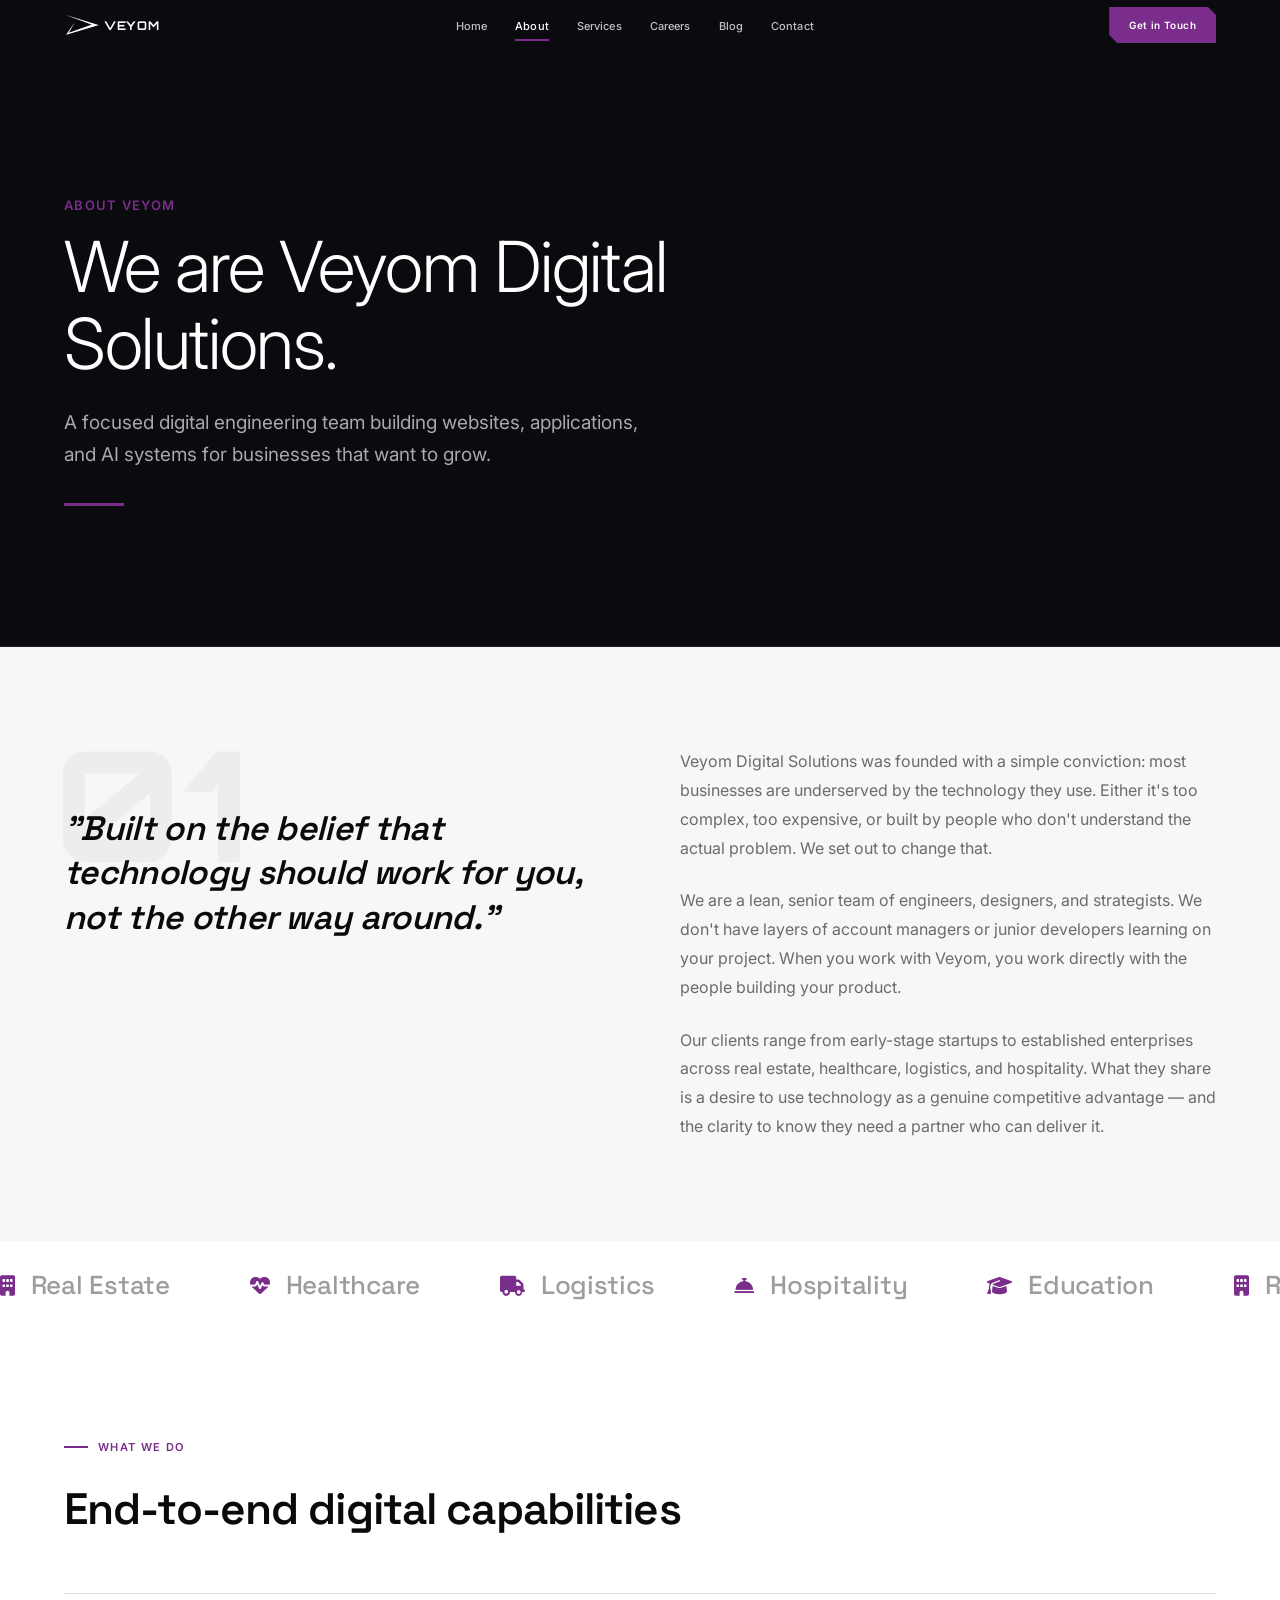
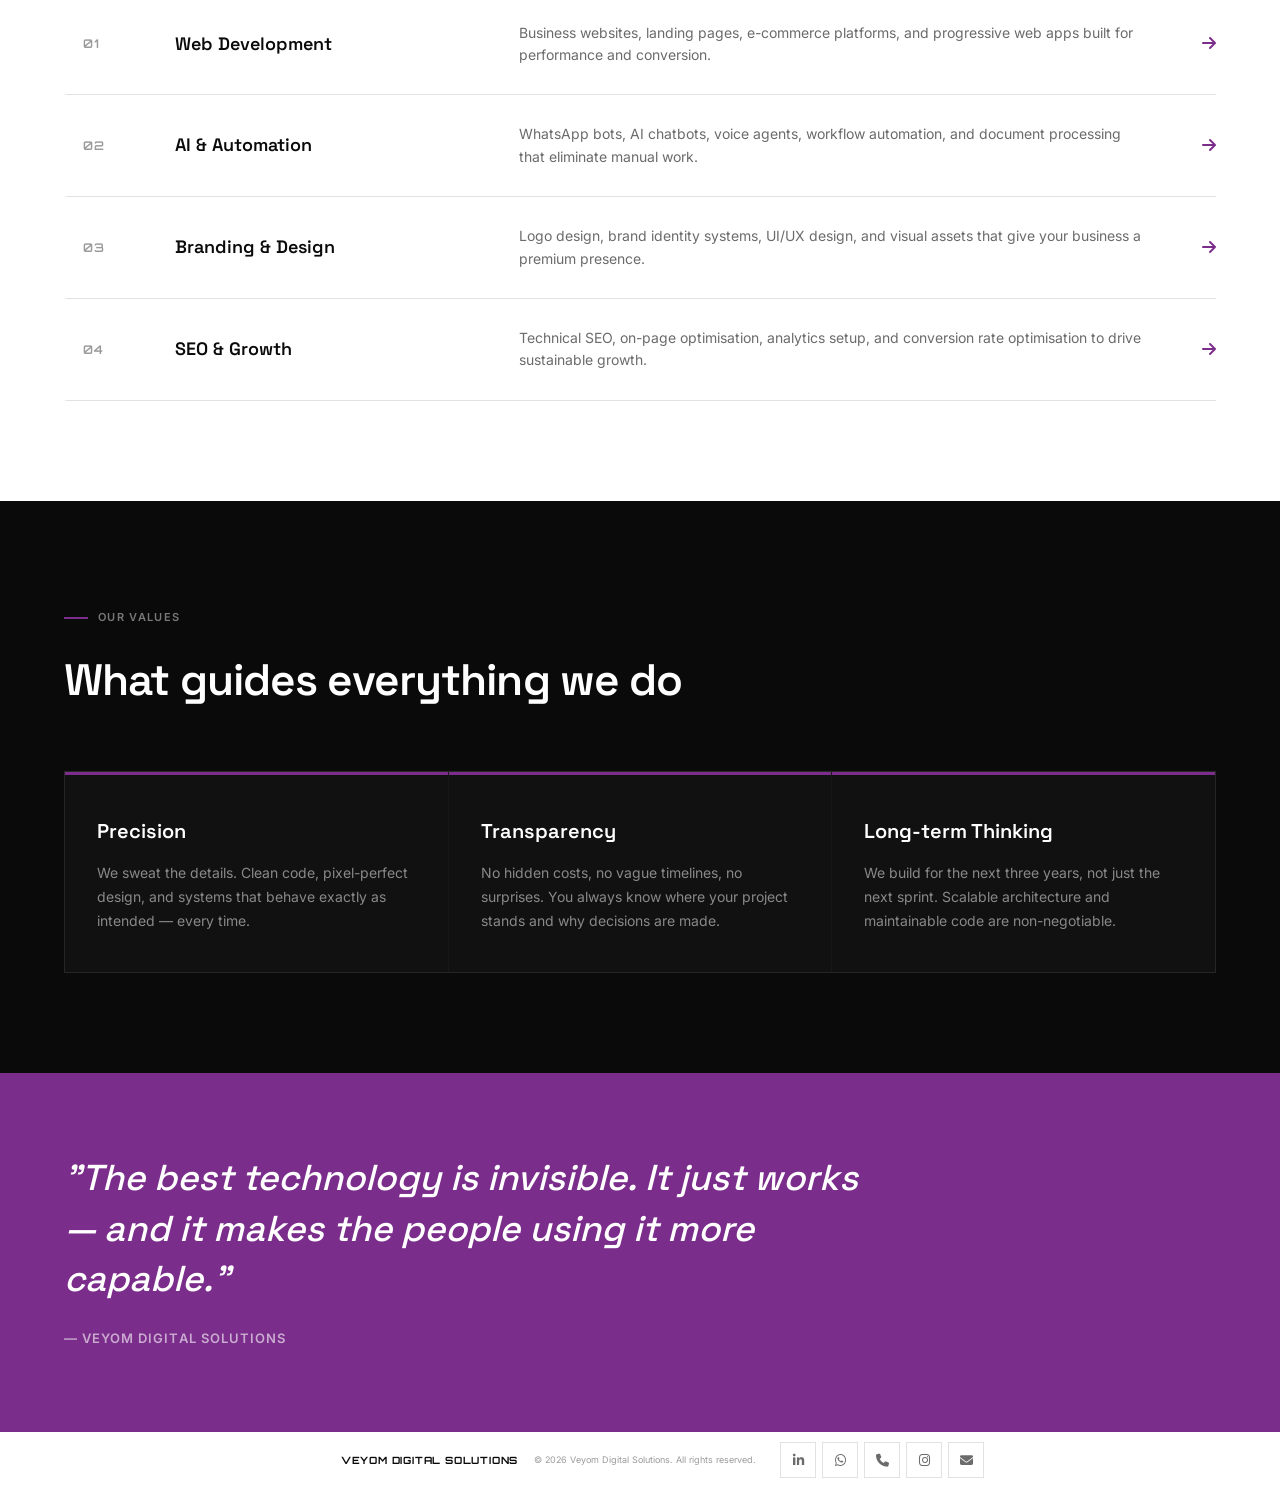
==== about.html @ 0fda6eb9 "added" ====
<!DOCTYPE html>
<html lang="en">
<head>
  <meta charset="UTF-8">
  <meta name="viewport" content="width=device-width, initial-scale=1.0">
  <title>About — Veyom Digital Solutions</title>
  <meta name="description" content="Learn about Veyom Digital Solutions — a focused digital engineering team building websites, applications, and AI systems.">
  <link rel="stylesheet" href="_nav.css">
  <link rel="stylesheet" href="https://cdnjs.cloudflare.com/ajax/libs/font-awesome/6.5.2/css/all.min.css">
  <link href="https://fonts.googleapis.com/css2?family=Inter:wght@300;400;500;600;700&family=Orbitron:wght@400;500;600;700;800&family=Space+Grotesk:wght@400;500;600;700&display=swap" rel="stylesheet">
  <style>
    /* ── PAGE HERO (THEME BLACK WITH ADJUSTED BACKGROUND POSITION) ── */
    .page-hero {
      position: relative;
      background: #0b0b0f; /* Pure deep tech black base */
      padding-top: calc(var(--nav-h) + 120px);
      padding-bottom: 140px;
      border-bottom: 1px solid rgba(255, 255, 255, 0.08);
      overflow: hidden;
    }
    .page-hero-bg {
      position: absolute;
      /* Shifted down and clipped slightly to protect typography readability */
      top: 15%;
      bottom: 0;
      left: 0;
      right: 0;
      z-index: 0;
    }
    .hero-slides {
      position: absolute;
      inset: 0;
    }
    .hero-slide {
      position: absolute;
      inset: 0;
      background-size: cover;
      background-position: center center;
      opacity: 0;
      transform: scale(1.03);
      transition: opacity 1.5s ease-in-out, transform 4.5s ease-out;
    }
    .hero-slide.active {
      opacity: 0.22; /* Subdued composition to blend behind text */
      transform: scale(1);
    }
    /* Linear atmospheric gradient block */
    .page-hero::after {
      content: '';
      position: absolute;
      inset: 0;
      background: linear-gradient(180deg, #0b0b0f 0%, rgba(11,11,15,0.4) 40%, #0b0b0f 100%);
      z-index: 1;
    }
    .page-hero-content {
      position: relative;
      z-index: 10;
    }
    .page-hero .eyebrow {
      color: var(--purple);
      text-transform: uppercase;
      font-size: 13px;
      letter-spacing: 0.1em;
      font-weight: 600;
      margin-bottom: 12px;
      display: inline-block;
    }
    .page-hero h1 {
      font-family: 'Inter', sans-serif;
      font-size: clamp(38px, 5.5vw, 72px);
      font-weight: 300; line-height: 1.1;
      color: #ffffff; margin-bottom: 24px;
      letter-spacing: -0.02em; max-width: 750px;
    }
    .page-hero-sub {
      font-size: clamp(16px, 1.8vw, 19px);
      color: rgba(255, 255, 255, 0.65); line-height: 1.7;
      max-width: 580px; margin-bottom: 32px;
    }
    .hero-underline {
      width: 60px; height: 3px;
      background: var(--purple);
    }

    /* ── STORY ── */
    .story-sec { background: var(--off); padding: 100px 0; }
    .story-grid {
      display: grid; grid-template-columns: 1fr 1fr;
      gap: 80px; align-items: start;
    }
    .story-left { position: relative; }
    .story-bg-num {
      font-family: 'Orbitron', sans-serif;
      font-size: clamp(80px, 12vw, 160px);
      font-weight: 800; color: rgba(0,0,0,0.04);
      line-height: 1; position: absolute;
      top: -20px; left: -10px; z-index: 0;
      user-select: none; pointer-events: none;
    }
    .story-heading {
      position: relative; z-index: 1;
      font-family: 'Space Grotesk', sans-serif;
      font-size: clamp(22px, 2.8vw, 34px);
      font-weight: 600; color: var(--ink);
      line-height: 1.3; letter-spacing: -0.02em;
      font-style: italic;
      padding-top: 60px;
    }
    .story-right p {
      font-size: 16px; color: var(--muted);
      line-height: 1.8; margin-bottom: 24px;
    }
    .story-right p:last-child { margin-bottom: 0; }

    /* ── CLEAN MOVING MARQUEE (NO BACKGROUND) ── */
    .services-marquee {
      position: relative;
      background: transparent; /* Completely stripped backdrop styles */
      overflow: hidden;
      white-space: nowrap;
      padding: 24px 0; /* Tight, compact vertical sizing */
      display: flex;
      align-items: center;
    }

    .marquee-track {
      display: inline-flex;
      animation: loopMarquee 28s linear infinite;
      gap: 80px;
      padding-right: 80px;
    }
    
    .marquee-item {
      font-family: 'Space Grotesk', sans-serif;
      font-size: clamp(18px, 2.2vw, 26px);
      font-weight: 500;
      letter-spacing: -0.01em;
      display: inline-flex;
      align-items: center;
      gap: 16px;
      color: rgba(11, 11, 15, 0.4); /* Adapts to light layout backgrounds naturally */
      transition: all 0.3s ease;
      cursor: default;
    }
    
    /* Elegant hover pop state directly over the blank canvas layout */
    .marquee-item:hover {
      color: #0b0b0f;
      transform: translateY(-1px);
    }
    
    .marquee-item i {
      color: var(--purple);
      font-size: clamp(14px, 1.8vw, 20px);
      transition: transform 0.3s ease;
    }
    
    .marquee-item:hover i {
      transform: scale(1.1) rotate(5deg);
    }

    @keyframes loopMarquee {
      0% { transform: translateX(0%); }
      100% { transform: translateX(-50%); }
    }

    /* ── CAPABILITIES ── */
    .caps-sec { background: var(--white); padding: 100px 0; }
    .caps-header { margin-bottom: 48px; }
    .caps-header h2 {
      font-family: 'Space Grotesk', sans-serif;
      font-size: clamp(28px, 3.5vw, 44px);
      font-weight: 600; color: var(--ink);
      letter-spacing: -0.02em;
    }
    .caps-list { border-top: 1px solid var(--border); }
    .cap-row {
      display: grid;
      grid-template-columns: 60px 1fr 2fr 40px;
      gap: 32px; align-items: center;
      padding: 28px 0;
      border-bottom: 1px solid var(--border);
      border-left: 3px solid transparent;
      padding-left: 16px;
      transition: all 0.25s ease;
      cursor: default;
    }
    .cap-row:hover {
      border-left-color: var(--purple);
      background: var(--off);
      padding-left: 24px;
    }
    .cap-num {
      font-family: 'Orbitron', sans-serif;
      font-size: 12px; font-weight: 600;
      color: var(--muted2); letter-spacing: 0.08em;
    }
    .cap-title {
      font-family: 'Space Grotesk', sans-serif;
      font-size: 18px; font-weight: 600;
      color: var(--ink);
    }
    .cap-desc { font-size: 14px; color: var(--muted); line-height: 1.6; }
    .cap-arrow { color: var(--purple); font-size: 16px; text-align: right; }

    /* ── VALUES ── */
    .values-sec { background: var(--dark); padding: 100px 0; }
    .values-header { margin-bottom: 56px; }
    .values-header h2 {
      font-family: 'Space Grotesk', sans-serif;
      font-size: clamp(28px, 3.5vw, 44px);
      font-weight: 600; color: #fff;
      letter-spacing: -0.02em;
    }
    .values-grid {
      display: grid; grid-template-columns: repeat(3, 1fr);
      gap: 1px; background: rgba(255,255,255,0.06);
      border: 1px solid rgba(255,255,255,0.06);
    }
    .val-card {
      background: var(--dark2);
      padding: 40px 32px;
      border-top: 3px solid var(--purple);
    }
    .val-title {
      font-family: 'Space Grotesk', sans-serif;
      font-size: 20px; font-weight: 600;
      color: #fff; margin-bottom: 14px;
    }
    .val-desc { font-size: 14px; color: rgba(255,255,255,0.5); line-height: 1.7; }

    /* ── QUOTE BANNER ── */
    .quote-banner {
      background: var(--purple);
      padding: 80px 0;
    }
    .quote-inner { max-width: 800px; }
    .quote-text {
      font-family: 'Space Grotesk', sans-serif;
      font-size: clamp(22px, 3vw, 36px);
      font-weight: 500; color: #fff;
      line-height: 1.4; font-style: italic;
      margin-bottom: 24px;
    }
    .quote-attr {
      font-size: 13px; font-weight: 600;
      color: rgba(255,255,255,0.6);
      letter-spacing: 0.08em; text-transform: uppercase;
    }

    /* ── RESPONSIVE ── */
    @media (max-width: 1024px) {
      .story-grid { grid-template-columns: 1fr; gap: 48px; }
      .values-grid { grid-template-columns: 1fr; }
      .cap-row { grid-template-columns: 50px 1fr 40px; }
      .cap-desc { display: none; }
      .marquee-track { gap: 40px; padding-right: 40px; }
    }
    @media (max-width: 768px) {
      .cap-row { grid-template-columns: 40px 1fr 32px; gap: 16px; }
      .services-marquee { padding: 18px 0; }
    }
  </style>
</head>
<body>

<div class="drawer-overlay" id="drawerOverlay"></div>
<div class="drawer" id="drawer">
  <div class="drawer-header">
    <span class="drawer-logo">Veyom</span>
    <button class="drawer-close" id="drawerClose" aria-label="Close"><i class="fas fa-times"></i></button>
  </div>
  <nav class="drawer-links">
    <a href="index.html">Home</a>
    <a href="about.html" class="active">About</a>
    <a href="services.html">Services</a>
    <a href="careers.html">Careers</a>
    <a href="blog.html">Blog</a>
    <a href="contact.html">Contact</a>
  </nav>
  <div class="drawer-cta"><a href="contact.html">Get in Touch</a></div>
</div>

<nav class="site-nav scrolled" id="siteNav">
  <div class="container nav-inner">
    <a href="index.html" class="nav-logo">
      <img src="logo1.png" alt="Veyom" class="nav-logo-img">
      <div>
        <span class="nav-logo-name">Veyom</span>
      </div>
    </a>
    <ul class="nav-links">
      <li><a href="index.html">Home</a></li>
      <li><a href="about.html" class="active">About</a></li>
      <li><a href="services.html">Services</a></li>
      <li><a href="careers.html">Careers</a></li>
      <li><a href="blog.html">Blog</a></li>
      <li><a href="contact.html">Contact</a></li>
    </ul>
    <div class="nav-actions">
      <a href="contact.html" class="nav-cta">Get in Touch</a>
      <button class="nav-hamburger" id="navHamburger" aria-label="Menu"><i class="fas fa-bars"></i></button>
    </div>
  </div>
</nav>

<section class="page-hero">
  <div class="page-hero-bg">
    <div class="hero-slides" id="aboutHeroSlides">
      <div class="hero-slide active" style="background-image: url('person-working-html-computer.jpg');"></div>
      <div class="hero-slide" style="background-image: url('digital-blue-hud-interface-global-concept.jpg');"></div>
      <div class="hero-slide" style="background-image: url('4K%20Earth%20Wallpapers%20on%20WallpaperDog.jpg');"></div>
      <div class="hero-slide" style="background-image: url('robot%20ai.jpg');"></div>
      <div class="hero-slide" style="background-image: url('2151964669.jpg');"></div>
    </div>
  </div>
  <div class="container page-hero-content">
    <span class="eyebrow">About Veyom</span>
    <h1>We are Veyom Digital Solutions.</h1>
    <p class="page-hero-sub">A focused digital engineering team building websites, applications, and AI systems for businesses that want to grow.</p>
    <div class="hero-underline"></div>
  </div>
</section>

<section class="story-sec">
  <div class="container">
    <div class="story-grid">
      <div class="story-left">
        <div class="story-bg-num">01</div>
        <p class="story-heading">"Built on the belief that technology should work for you, not the other way around."</p>
      </div>
      <div class="story-right">
        <p>Veyom Digital Solutions was founded with a simple conviction: most businesses are underserved by the technology they use. Either it's too complex, too expensive, or built by people who don't understand the actual problem. We set out to change that.</p>
        <p>We are a lean, senior team of engineers, designers, and strategists. We don't have layers of account managers or junior developers learning on your project. When you work with Veyom, you work directly with the people building your product.</p>
        <p>Our clients range from early-stage startups to established enterprises across real estate, healthcare, logistics, and hospitality. What they share is a desire to use technology as a genuine competitive advantage — and the clarity to know they need a partner who can deliver it.</p>
      </div>
    </div>
  </div>
</section>

<!-- SECTORS WE SERVE MOVING RIBBON (CLEAN BACKDROPLESS EDITION) -->
<div class="services-marquee">
  <div class="marquee-track">
    <div class="marquee-item"><i class="fas fa-building"></i> Real Estate</div>
    <div class="marquee-item"><i class="fas fa-heart-pulse"></i> Healthcare</div>
    <div class="marquee-item"><i class="fas fa-truck"></i> Logistics</div>
    <div class="marquee-item"><i class="fas fa-concierge-bell"></i> Hospitality</div>
    <div class="marquee-item"><i class="fas fa-graduation-cap"></i> Education</div>
    
    <!-- Duplicated track items to handle continuous infinite loop mechanics -->
    <div class="marquee-item"><i class="fas fa-building"></i> Real Estate</div>
    <div class="marquee-item"><i class="fas fa-heart-pulse"></i> Healthcare</div>
    <div class="marquee-item"><i class="fas fa-truck"></i> Logistics</div>
    <div class="marquee-item"><i class="fas fa-concierge-bell"></i> Hospitality</div>
    <div class="marquee-item"><i class="fas fa-graduation-cap"></i> Education</div>
  </div>
</div>

<section class="caps-sec">
  <div class="container">
    <div class="caps-header">
      <span class="eyebrow">What We Do</span>
      <h2>End-to-end digital capabilities</h2>
    </div>
    <div class="caps-list">
      <div class="cap-row">
        <div class="cap-num">01</div>
        <div class="cap-title">Web Development</div>
        <div class="cap-desc">Business websites, landing pages, e-commerce platforms, and progressive web apps built for performance and conversion.</div>
        <div class="cap-arrow"><i class="fas fa-arrow-right"></i></div>
      </div>
      <div class="cap-row">
        <div class="cap-num">02</div>
        <div class="cap-title">AI &amp; Automation</div>
        <div class="cap-desc">WhatsApp bots, AI chatbots, voice agents, workflow automation, and document processing that eliminate manual work.</div>
        <div class="cap-arrow"><i class="fas fa-arrow-right"></i></div>
      </div>
      <div class="cap-row">
        <div class="cap-num">03</div>
        <div class="cap-title">Branding &amp; Design</div>
        <div class="cap-desc">Logo design, brand identity systems, UI/UX design, and visual assets that give your business a premium presence.</div>
        <div class="cap-arrow"><i class="fas fa-arrow-right"></i></div>
      </div>
      <div class="cap-row">
        <div class="cap-num">04</div>
        <div class="cap-title">SEO &amp; Growth</div>
        <div class="cap-desc">Technical SEO, on-page optimisation, analytics setup, and conversion rate optimisation to drive sustainable growth.</div>
        <div class="cap-arrow"><i class="fas fa-arrow-right"></i></div>
      </div>
    </div>
  </div>
</section>

<section class="values-sec">
  <div class="container">
    <div class="values-header">
      <span class="eyebrow" style="color:rgba(255,255,255,0.45);">Our Values</span>
      <h2>What guides everything we do</h2>
    </div>
    <div class="values-grid">
      <div class="val-card">
        <div class="val-title">Precision</div>
        <p class="val-desc">We sweat the details. Clean code, pixel-perfect design, and systems that behave exactly as intended — every time.</p>
      </div>
      <div class="val-card">
        <div class="val-title">Transparency</div>
        <p class="val-desc">No hidden costs, no vague timelines, no surprises. You always know where your project stands and why decisions are made.</p>
      </div>
      <div class="val-card">
        <div class="val-title">Long-term Thinking</div>
        <p class="val-desc">We build for the next three years, not just the next sprint. Scalable architecture and maintainable code are non-negotiable.</p>
      </div>
    </div>
  </div>
</section>

<section class="quote-banner">
  <div class="container">
    <div class="quote-inner">
      <p class="quote-text">"The best technology is invisible. It just works — and it makes the people using it more capable."</p>
      <div class="quote-attr">— Veyom Digital Solutions</div>
    </div>
  </div>
</section>

<footer class="site-footer">
  <div class="container footer-inner">
    <div class="footer-brand">
      <a href="index.html" class="footer-logo-link">
        <img src="logo5.png" alt="Veyom">
        <span class="footer-logo-name">Veyom Digital Solutions</span>
      </a>
      <p class="footer-copy">© 2026 Veyom Digital Solutions. All rights reserved.</p>
    </div>
    <div class="footer-right">
      <div class="footer-socials">
        <a href="https://linkedin.com/company/veyom" class="footer-icon" aria-label="LinkedIn" target="_blank" rel="noopener"><i class="fab fa-linkedin-in"></i></a>
        <a href="https://wa.me/919342732906" class="footer-icon" aria-label="WhatsApp" target="_blank" rel="noopener"><i class="fab fa-whatsapp"></i></a>
        <a href="tel:+919342732906" class="footer-icon" aria-label="Phone"><i class="fas fa-phone"></i></a>
        <a href="https://instagram.com/veyom" class="footer-icon" aria-label="Instagram" target="_blank" rel="noopener"><i class="fab fa-instagram"></i></a>
        <a href="mailto:veyomdigitalsolutions@gmail.com" class="footer-icon" aria-label="Email"><i class="fas fa-envelope"></i></a>
      </div>
    </div>
  </div>
</footer>

<script>
  const nav = document.getElementById('siteNav');
  window.addEventListener('scroll', () => nav.classList.toggle('scrolled', window.scrollY > 60), { passive: true });
  const ov = document.getElementById('drawerOverlay');
  const dr = document.getElementById('drawer');
  const tog = s => { dr.classList.toggle('open', s); ov.classList.toggle('open', s); document.body.style.overflow = s ? 'hidden' : ''; };
  document.getElementById('navHamburger').addEventListener('click', () => tog(true));
  document.getElementById('drawerClose').addEventListener('click', () => tog(false));
  ov.addEventListener('click', () => tog(false));
  document.querySelectorAll('.drawer-links a').forEach(a => a.addEventListener('click', () => tog(false)));
  
  // Slide Carousel Motion Engine 
  const slides = document.querySelectorAll('#aboutHeroSlides .hero-slide');
  let currentSlide = 0;
  setInterval(() => {
    slides[currentSlide].classList.remove('active');
    currentSlide = (currentSlide + 1) % slides.length;
    slides[currentSlide].classList.add('active');
  }, 4500);
</script>
</body>
</html>
---- _nav.css ----
/* ═══════════════════════════════════════════════════
   VEYOM DIGITAL SOLUTIONS — Design System
   Accenture-inspired: sharp, corporate, premium
   ═══════════════════════════════════════════════════ */

/* ── RESET ── */
*, *::before, *::after { margin: 0; padding: 0; box-sizing: border-box; }
html { scroll-behavior: smooth; -webkit-font-smoothing: antialiased; text-rendering: optimizeLegibility; }
body { font-family: 'Inter', sans-serif; overflow-x: hidden; line-height: 1.6; }
a { text-decoration: none; color: inherit; }
img { max-width: 100%; height: auto; display: block; }

/* ── DESIGN TOKENS ── */
:root {
  --white:    #ffffff;
  --off:      #f7f7f5;
  --light:    #f0eff0;
  --ink:      #0a0a0a;
  --ink2:     #1a1a1a;
  --muted:    #6b6b6b;
  --muted2:   #9a9a9a;
  --border:   #e2e2e2;
  --border2:  #cccccc;
  --purple:   #7b2d8b;
  --purple2:  #6a2578;
  --purple3:  #9b3dab;
  --purple-light: rgba(123,45,139,0.08);
  --dark:     #0a0a0a;
  --dark2:    #111111;
  --dark3:    #1a1a1a;
  --nav-h:    72px;
  --ease:     cubic-bezier(0.25, 1, 0.5, 1);
  --trans:    all 0.25s var(--ease);
  --r:        4px;
}

/* ── CONTAINER ── */
.container {
  width: 100%;
  max-width: 1450px;
  margin: 0 auto;
  padding: 0 clamp(20px, 5vw, 72px);
}

/* ── EYEBROW LABEL ── */
.eyebrow {
  display: inline-flex; align-items: center; gap: 10px;
  font-size: 11px; font-weight: 600;
  letter-spacing: 0.12em; text-transform: uppercase;
  color: var(--purple);
  margin-bottom: 18px;
}
.eyebrow::before {
  content: '';
  width: 24px; height: 2px;
  background: var(--purple);
}

/* ══════════════════════════════════════════
   NAVBAR — Accenture style
   Transparent → white on scroll
══════════════════════════════════════════ */
.site-nav {
  position: fixed; top: 0; left: 0; width: 100%;
  z-index: 1000;
  background: transparent;
  transition: background 0.3s ease, box-shadow 0.3s ease, border-color 0.3s ease;
  border-bottom: 0px solid transparent;
}
.site-nav.scrolled {
  background: rgba(255,255,255,0.98);
  backdrop-filter: blur(24px);
  -webkit-backdrop-filter: blur(24px);
  box-shadow: 0 1px 0 var(--border);
  border-bottom-color: var(--border);
}
.nav-inner {
  height: 50px;
  display: grid;
  grid-template-columns: auto 1fr auto;
  align-items: center;
  gap: 32px;
}

/* ── LOGO ── */
.nav-logo {
  display: flex; align-items: center; gap: 4px;
  text-decoration: none; flex-shrink: 0;
}
.nav-logo-img {
  height: 25px; width: auto; object-fit: contain;
  filter: brightness(0) invert(1);
  transition: filter 0.3s ease;
}
.site-nav.scrolled .nav-logo-img { filter: none; }
.nav-logo-name {
  font-family: 'Orbitron', sans-serif;
  font-size: 12px; font-weight: 700;
  letter-spacing: 0.08em; text-transform: uppercase;
  color: #fff;
  transition: color 0.3s ease;
  line-height: 1;
}
.nav-logo-sub {
  display: block;
  font-family: 'Inter', sans-serif;
  font-size: 6px; font-weight: 400;
  letter-spacing: 0.12em; text-transform: uppercase;
  color: rgba(255,255,255,0.45);
  margin-top: 1px;
}
.site-nav.scrolled .nav-logo-name { color: var(--ink); }
.site-nav.scrolled .nav-logo-sub { color: var(--muted2); }

/* ── DESKTOP LINKS ── */
.nav-links {
  display: flex; align-items: center; justify-content: center;
  gap: 28px; list-style: none;
}
.nav-links a {
  font-size: 11px; font-weight: 500;
  color: rgba(255,255,255,0.75);
  padding: 4px 0; position: relative;
  letter-spacing: 0.01em;
  transition: color 0.2s ease;
}
.nav-links a::after {
  content: ''; position: absolute;
  left: 0; bottom: -4px; width: 0; height: 2px;
  background: var(--purple); transition: width 0.25s ease;
}
.nav-links a:hover { color: #fff; }
.nav-links a:hover::after { width: 100%; }
.nav-links a.active { color: #fff; }
.nav-links a.active::after { width: 100%; }
.site-nav.scrolled .nav-links a { color: var(--muted); }
.site-nav.scrolled .nav-links a:hover,
.site-nav.scrolled .nav-links a.active { color: var(--ink); }

/* ── NAV CTA ── */
.nav-actions { display: flex; align-items: center; gap: 8px; }
.nav-cta {
  font-size: 10px; font-weight: 600;
  background: var(--purple); color: #fff;
  padding: 10px 20px; border-radius: 0;
  letter-spacing: 0.04em;
  transition: var(--trans);
  clip-path: polygon(0 0, calc(100% - 8px) 0, 100% 8px, 100% 100%, 8px 100%, 0 calc(100% - 8px));
}
.nav-cta:hover { background: var(--purple2); transform: translateY(-1px); }
.site-nav.scrolled .nav-cta { background: var(--purple); color: #fff; }
.nav-hamburger {
  display: none; background: none; border: none;
  font-size: 22px; color: #fff; cursor: pointer;
  padding: 4px; transition: color 0.3s ease;
}
.site-nav.scrolled .nav-hamburger { color: var(--ink); }

/* ══════════════════════════════════════════
   MOBILE DRAWER
══════════════════════════════════════════ */
.drawer-overlay {
  position: fixed; inset: 0;
  background: rgba(0,0,0,0.7);
  z-index: 1998; opacity: 0; pointer-events: none;
  transition: opacity 0.3s ease;
}
.drawer-overlay.open { opacity: 1; pointer-events: auto; }
.drawer {
  position: fixed; top: 0; right: -100%;
  width: min(340px, 90vw); height: 100vh;
  background: var(--dark2); z-index: 1999;
  padding: 0;
  display: flex; flex-direction: column;
  box-shadow: -20px 0 60px rgba(0,0,0,0.5);
  transition: right 0.4s cubic-bezier(0.16, 1, 0.3, 1);
  border-left: 1px solid rgba(255,255,255,0.06);
}
.drawer.open { right: 0; }
.drawer-header {
  display: flex; align-items: center; justify-content: space-between;
  padding: 24px 28px;
  border-bottom: 1px solid rgba(255,255,255,0.06);
}
.drawer-logo {
  font-family: 'Orbitron', sans-serif;
  font-size: 13px; font-weight: 700;
  letter-spacing: 0.12em; text-transform: uppercase;
  color: #fff;
}
.drawer-close {
  background: none; border: none;
  color: rgba(255,255,255,0.5); font-size: 18px; cursor: pointer;
  padding: 4px; transition: color 0.2s;
  width: 32px; height: 32px;
  display: flex; align-items: center; justify-content: center;
}
.drawer-close:hover { color: #fff; }
.drawer-links {
  display: flex; flex-direction: column;
  padding: 16px 0; flex: 1;
}
.drawer-links a {
  color: rgba(255,255,255,0.6); font-size: 15px; font-weight: 500;
  padding: 14px 28px;
  border-left: 2px solid transparent;
  transition: all 0.2s ease;
  letter-spacing: 0.01em;
}
.drawer-links a:hover, .drawer-links a.active {
  color: #fff;
  background: rgba(123,45,139,0.12);
  border-left-color: var(--purple);
}
.drawer-cta {
  padding: 24px 28px;
  border-top: 1px solid rgba(255,255,255,0.06);
}
.drawer-cta a {
  display: block; text-align: center;
  background: var(--purple); color: #fff;
  padding: 14px; border-radius: 0;
  font-size: 13px; font-weight: 600;
  letter-spacing: 0.06em; text-transform: uppercase;
  transition: background 0.2s;
  clip-path: polygon(0 0, calc(100% - 8px) 0, 100% 8px, 100% 100%, 8px 100%, 0 calc(100% - 8px));
}
.drawer-cta a:hover { background: var(--purple2); }

/* ══════════════════════════════════════════
   FOOTER
══════════════════════════════════════════ */
.site-footer {
  background: #ffffff;
  border-top: 3px solid var(--purple);
  padding: 10px 0;
}
.footer-inner {
  display: flex;
  justify-content: center;
  align-items: center;
  gap: 24px; flex-wrap: wrap;
}
.footer-brand { display: flex; flex-direction: row; align-items: center; gap: 16px; justify-content: center; flex-wrap: wrap; }
.footer-logo-link {
  display: flex; align-items: center; gap: 10px;
  text-decoration: none;
}
.footer-logo-link img { height: 24px; width: auto; object-fit: contain; }
.footer-logo-name {
  font-family: 'Orbitron', sans-serif;
  font-size: 10px; font-weight: 700;
  letter-spacing: 0.08em; text-transform: uppercase;
  color: var(--ink); line-height: 1;
}
.footer-logo-sub {
  display: none;
}
.footer-copy {
  font-size: 9px; color: var(--muted2);
  margin: 0;
  white-space: nowrap;
}
.footer-right {
  display: flex; flex-direction: row;
  align-items: center; gap: 0;
}
.footer-nav {
  display: flex; gap: 16px; flex-wrap: wrap;
  justify-content: flex-end;
}
.footer-nav {
  display: none;
}
.footer-nav a {
  font-size: 12px; font-weight: 500;
  color: var(--muted);
  letter-spacing: 0.04em;
  transition: color 0.2s;
}
.footer-nav a:hover { color: var(--ink); }
.footer-socials { display: flex; align-items: center; gap: 6px; }
.footer-icon {
  width: 36px; height: 36px;
  border: 1px solid var(--border);
  display: flex; align-items: center; justify-content: center;
  color: var(--muted); font-size: 13px;
  text-decoration: none;
  transition: var(--trans);
}
.footer-icon:hover {
  background: var(--purple); color: #fff;
  border-color: var(--purple);
}

/* ── FLOATING CALL ── */
.float-call {
  position: fixed; right: 24px; bottom: 24px;
  width: 52px; height: 52px;
  background: var(--purple); color: #fff;
  display: flex; align-items: center; justify-content: center;
  font-size: 18px; z-index: 990;
  box-shadow: 0 8px 28px rgba(123,45,139,0.4);
  transition: transform 0.3s ease, box-shadow 0.3s ease;
  text-decoration: none;
  clip-path: polygon(0 0, calc(100% - 8px) 0, 100% 8px, 100% 100%, 8px 100%, 0 calc(100% - 8px));
}
.float-call:hover {
  transform: translateY(-4px);
  box-shadow: 0 16px 40px rgba(123,45,139,0.5);
}

/* ══════════════════════════════════════════
   BUTTONS — Sharp, corporate
══════════════════════════════════════════ */
.btn {
  display: inline-flex; align-items: center; justify-content: center; gap: 8px;
  padding: 14px 32px; border-radius: 0;
  font-size: 13px; font-weight: 600;
  text-decoration: none; transition: var(--trans);
  cursor: pointer; border: none;
  letter-spacing: 0.06em; text-transform: uppercase;
}
.btn-purple {
  background: var(--purple); color: #fff;
  clip-path: polygon(0 0, calc(100% - 10px) 0, 100% 10px, 100% 100%, 10px 100%, 0 calc(100% - 10px));
}
.btn-purple:hover { background: var(--purple2); transform: translateY(-1px); box-shadow: 0 6px 24px rgba(123,45,139,0.35); }
.btn-white {
  background: #fff; color: var(--ink);
  clip-path: polygon(0 0, calc(100% - 10px) 0, 100% 10px, 100% 100%, 10px 100%, 0 calc(100% - 10px));
}
.btn-white:hover { background: var(--off); transform: translateY(-1px); }
.btn-dark {
  background: var(--ink); color: #fff;
  clip-path: polygon(0 0, calc(100% - 10px) 0, 100% 10px, 100% 100%, 10px 100%, 0 calc(100% - 10px));
}
.btn-dark:hover { background: var(--dark3); transform: translateY(-1px); }
.btn-ghost {
  background: transparent;
  border: 1px solid rgba(255,255,255,0.35);
  color: #fff;
}
.btn-ghost:hover { background: rgba(255,255,255,0.08); border-color: rgba(255,255,255,0.6); }
.btn-outline {
  background: transparent;
  border: 1.5px solid var(--purple);
  color: var(--purple);
}
.btn-outline:hover { background: var(--purple); color: #fff; }

/* ══════════════════════════════════════════
   PULSE DOT
══════════════════════════════════════════ */
.pulse-dot {
  width: 7px; height: 7px; border-radius: 50%;
  background: #22c55e;
  animation: pulse 2s ease-in-out infinite;
  flex-shrink: 0;
}
@keyframes pulse {
  0%, 100% { transform: scale(0.85); opacity: 0.6; }
  50% { transform: scale(1.2); opacity: 1; }
}

/* ══════════════════════════════════════════
   SECTION DIVIDER LINE
══════════════════════════════════════════ */
.section-line {
  width: 48px; height: 3px;
  background: var(--purple);
  margin-bottom: 24px;
}

/* ══════════════════════════════════════════
   RESPONSIVE
══════════════════════════════════════════ */
@media (max-width: 1024px) {
  .nav-links, .nav-actions .nav-cta { display: none; }
  .nav-hamburger { display: block; }
  .nav-inner { grid-template-columns: auto auto; }
  .nav-actions { gap: 8px; }
}
@media (max-width: 768px) {
  .footer-inner { flex-direction: column; gap: 12px; }
  .footer-brand { flex-direction: column; }
  .footer-logo-link { justify-content: center; }
  .footer-copy { white-space: normal; text-align: center; }
  .footer-right { justify-content: center; }
}
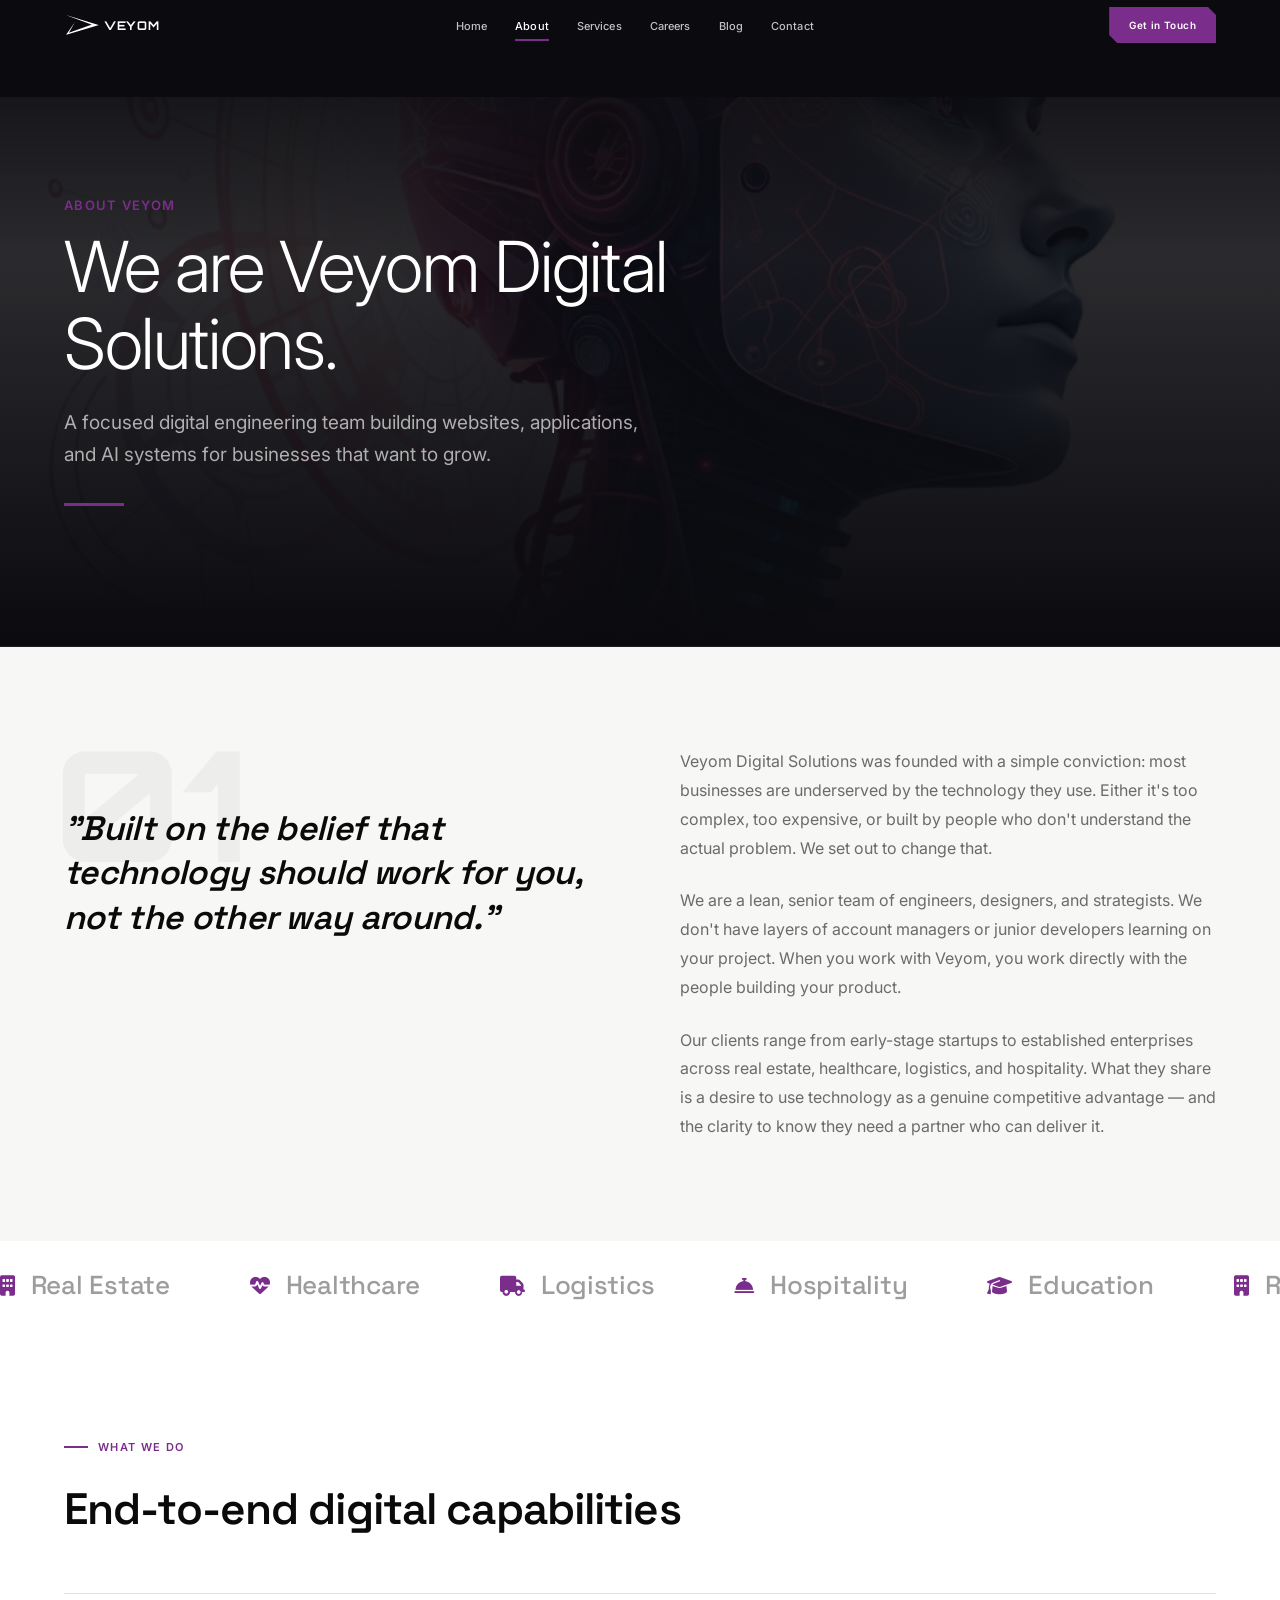
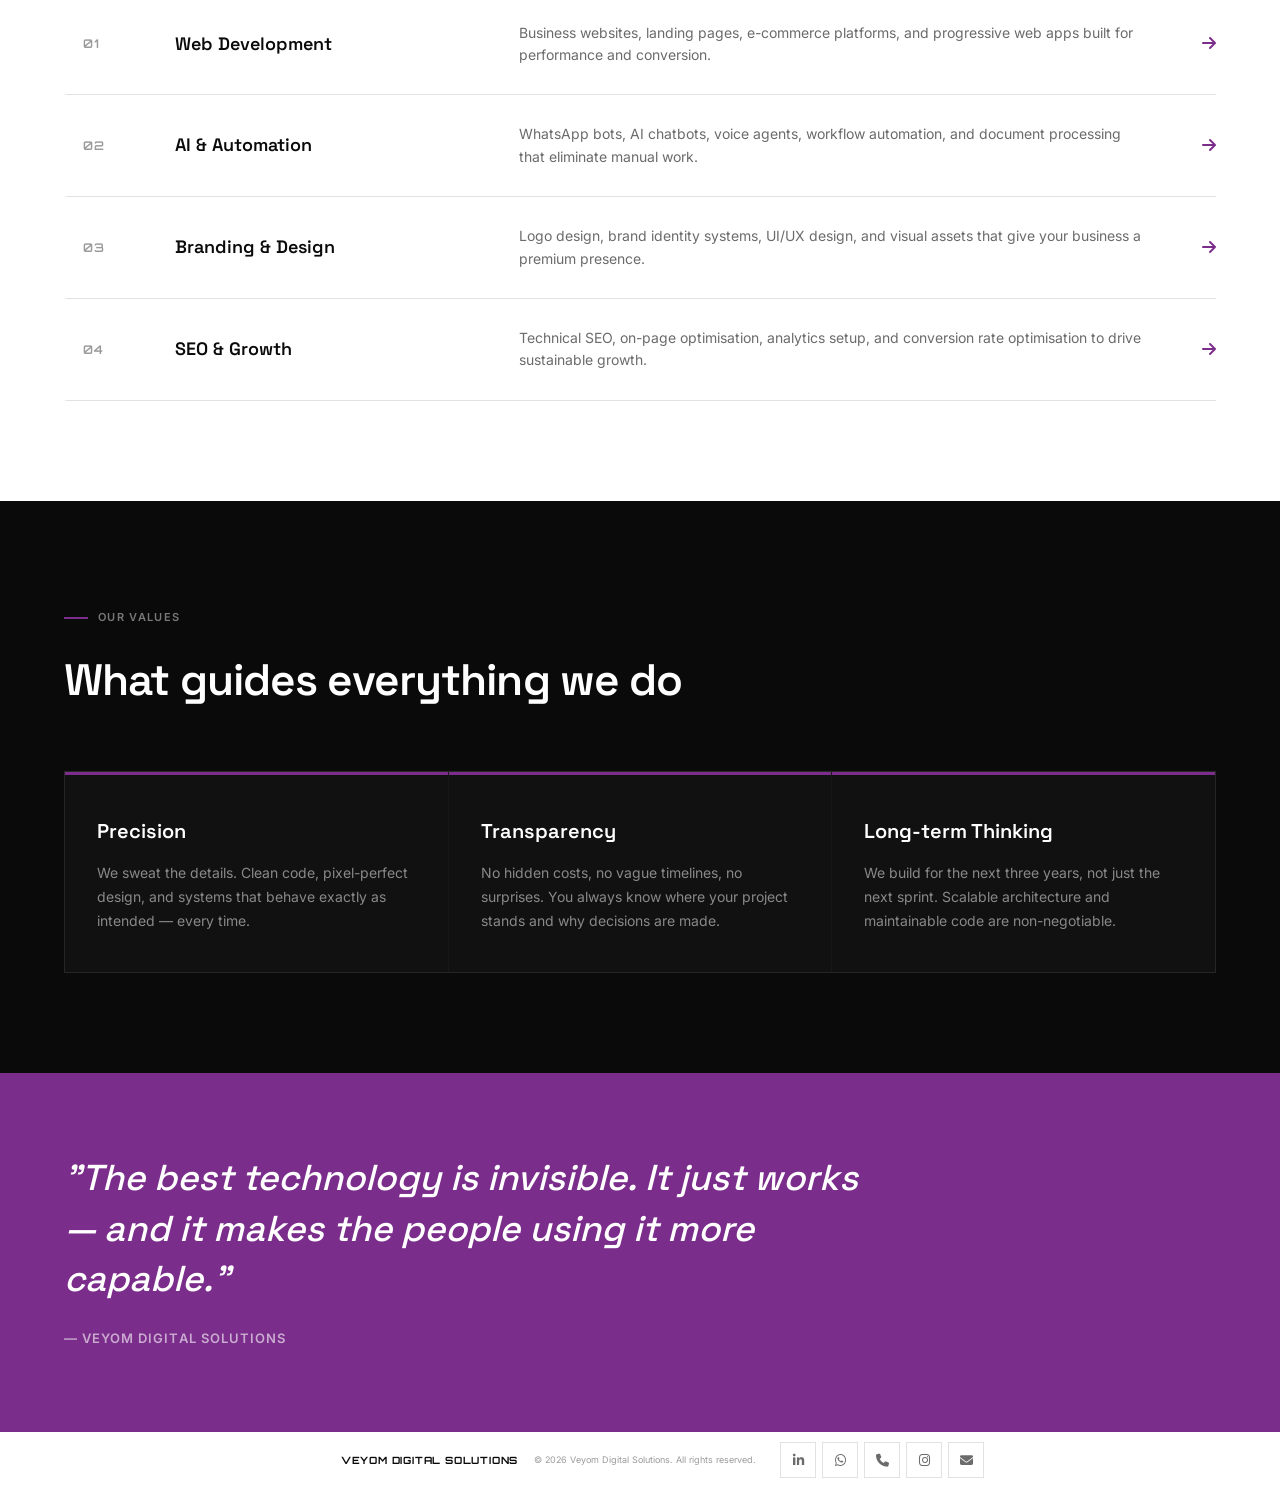
==== commit dfada1b4: "change" ====
--- a/about.html
+++ b/about.html
@@ -307,11 +307,11 @@
 <section class="page-hero">
   <div class="page-hero-bg">
     <div class="hero-slides" id="aboutHeroSlides">
-      <div class="hero-slide active" style="background-image: url('person-working-html-computer.jpg');"></div>
-      <div class="hero-slide" style="background-image: url('digital-blue-hud-interface-global-concept.jpg');"></div>
+      <div class="hero-slide active" style="background-image: url('robot%20ai.jpg');"></div>
       <div class="hero-slide" style="background-image: url('4K%20Earth%20Wallpapers%20on%20WallpaperDog.jpg');"></div>
       <div class="hero-slide" style="background-image: url('robot%20ai.jpg');"></div>
-      <div class="hero-slide" style="background-image: url('2151964669.jpg');"></div>
+      <div class="hero-slide" style="background-image: url('4K%20Earth%20Wallpapers%20on%20WallpaperDog.jpg');"></div>
+      <div class="hero-slide" style="background-image: url('robot%20ai.jpg');"></div>
     </div>
   </div>
   <div class="container page-hero-content">
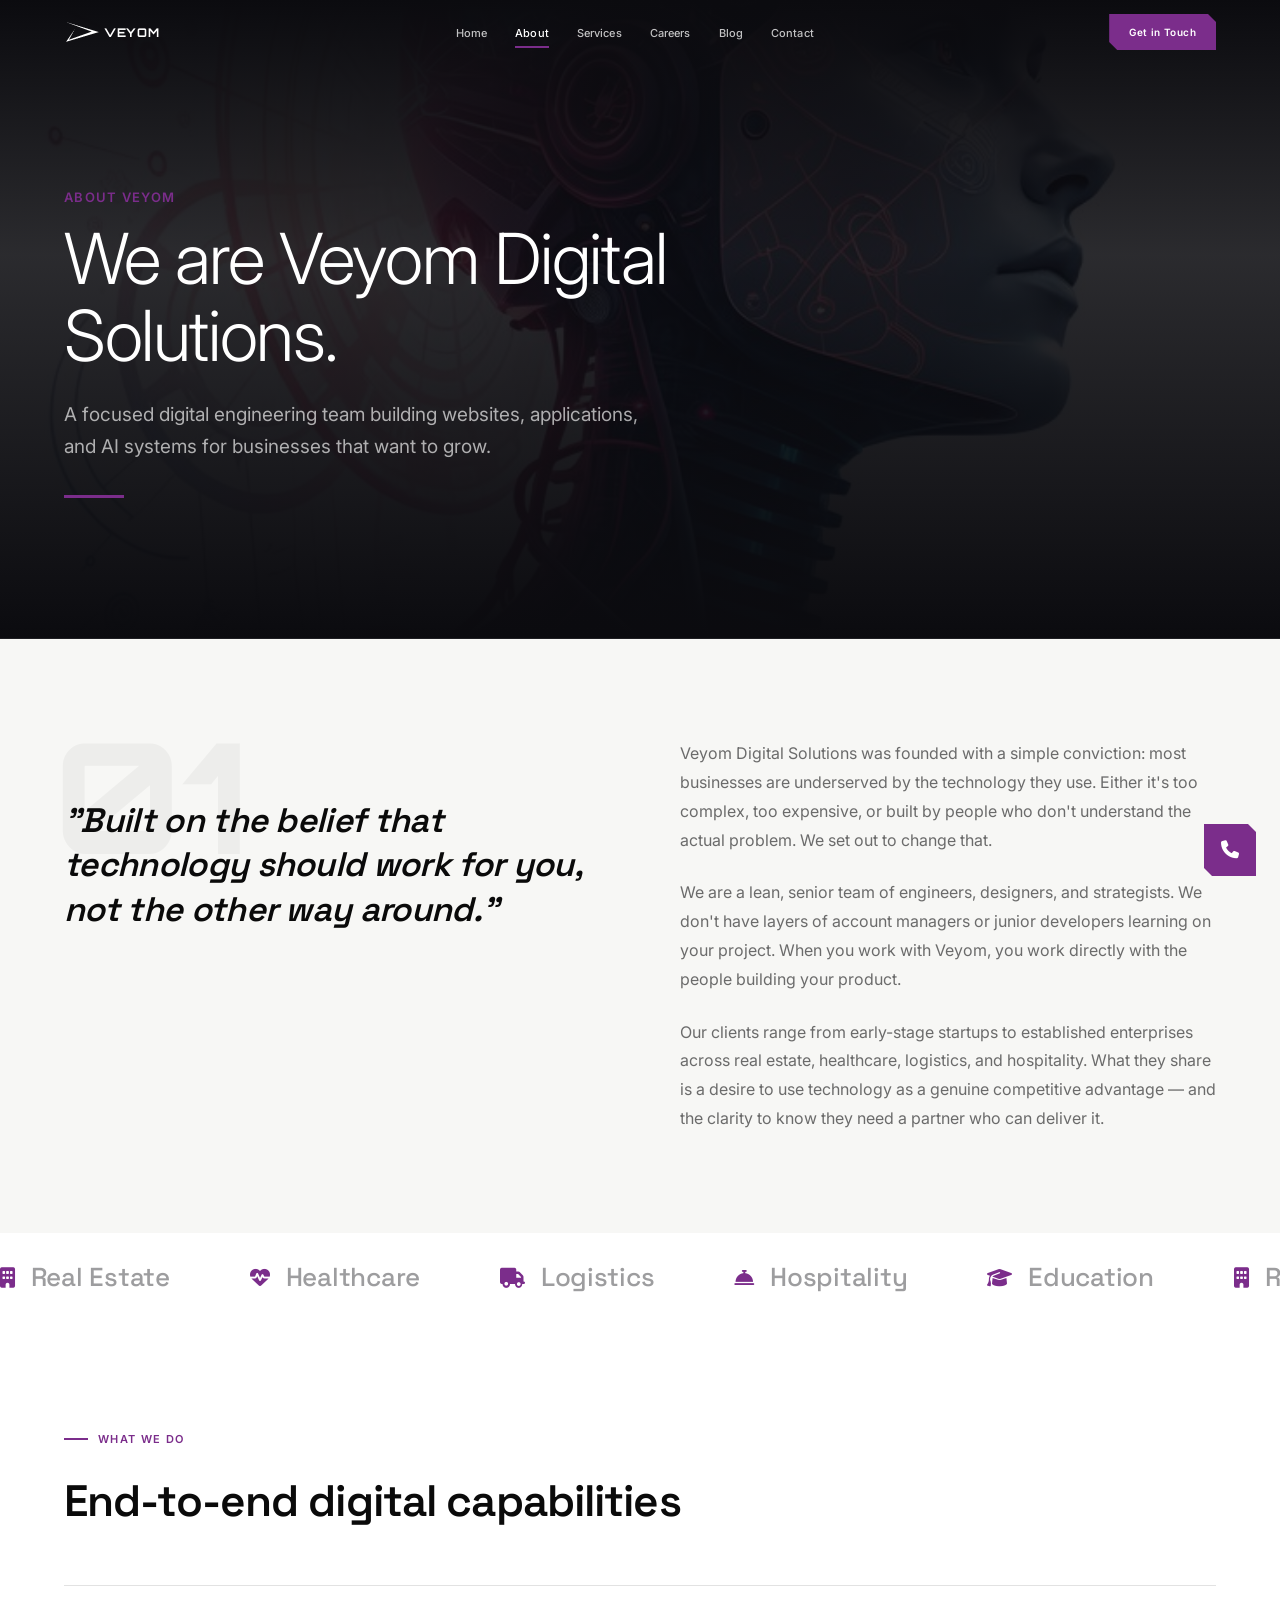
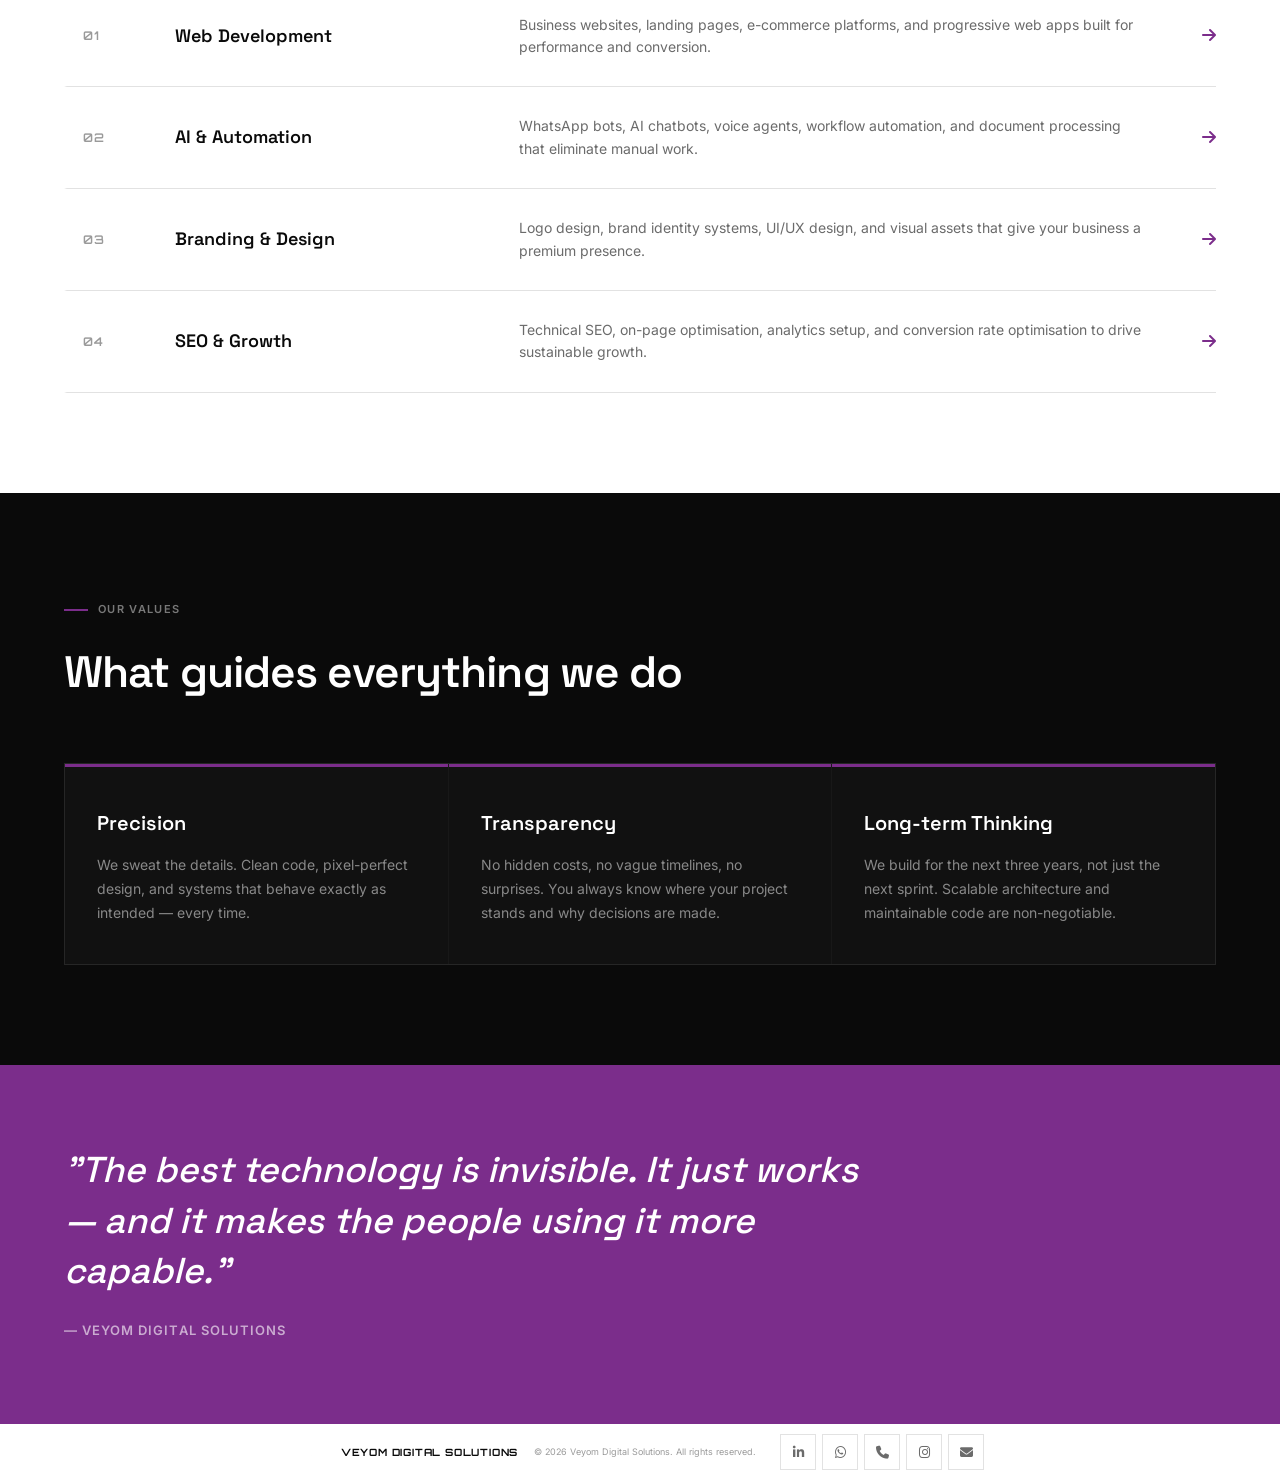
==== commit df3bbc20: "vg" ====
--- a/about.html
+++ b/about.html
@@ -20,8 +20,7 @@
     }
     .page-hero-bg {
       position: absolute;
-      /* Shifted down and clipped slightly to protect typography readability */
-      top: 15%;
+      top: 0;
       bottom: 0;
       left: 0;
       right: 0;
@@ -255,10 +254,14 @@
       .cap-row { grid-template-columns: 50px 1fr 40px; }
       .cap-desc { display: none; }
       .marquee-track { gap: 40px; padding-right: 40px; }
+      .marquee-item { font-size: clamp(18px, 2.5vw, 24px); }
     }
     @media (max-width: 768px) {
       .cap-row { grid-template-columns: 40px 1fr 32px; gap: 16px; }
       .services-marquee { padding: 18px 0; }
+      .marquee-track { gap: 24px; padding-right: 24px; }
+      .marquee-item { font-size: clamp(16px, 3vw, 20px); }
+      .marquee-item i { font-size: 16px; }
     }
   </style>
 </head>
@@ -281,7 +284,7 @@
   <div class="drawer-cta"><a href="contact.html">Get in Touch</a></div>
 </div>
 
-<nav class="site-nav scrolled" id="siteNav">
+<nav class="site-nav" id="siteNav">
   <div class="container nav-inner">
     <a href="index.html" class="nav-logo">
       <img src="logo1.png" alt="Veyom" class="nav-logo-img">
@@ -443,6 +446,9 @@
     </div>
   </div>
 </footer>
+
+<!-- FLOAT CALL -->
+<a href="tel:+919342732906" class="float-call" aria-label="Call"><i class="fas fa-phone"></i></a>
 
 <script>
   const nav = document.getElementById('siteNav');
--- a/_nav.css
+++ b/_nav.css
@@ -28,7 +28,7 @@
   --dark:     #0a0a0a;
   --dark2:    #111111;
   --dark3:    #1a1a1a;
-  --nav-h:    72px;
+  --nav-h:    64px;
   --ease:     cubic-bezier(0.25, 1, 0.5, 1);
   --trans:    all 0.25s var(--ease);
   --r:        4px;
@@ -75,7 +75,7 @@
   border-bottom-color: var(--border);
 }
 .nav-inner {
-  height: 50px;
+  height: 64px;
   display: grid;
   grid-template-columns: auto 1fr auto;
   align-items: center;
@@ -377,8 +377,8 @@
 ══════════════════════════════════════════ */
 @media (max-width: 1024px) {
   .nav-links, .nav-actions .nav-cta { display: none; }
-  .nav-hamburger { display: block; }
-  .nav-inner { grid-template-columns: auto auto; }
+  .nav-hamburger { display: flex; }
+  .nav-inner { grid-template-columns: 1fr auto; }
   .nav-actions { gap: 8px; }
 }
 @media (max-width: 768px) {
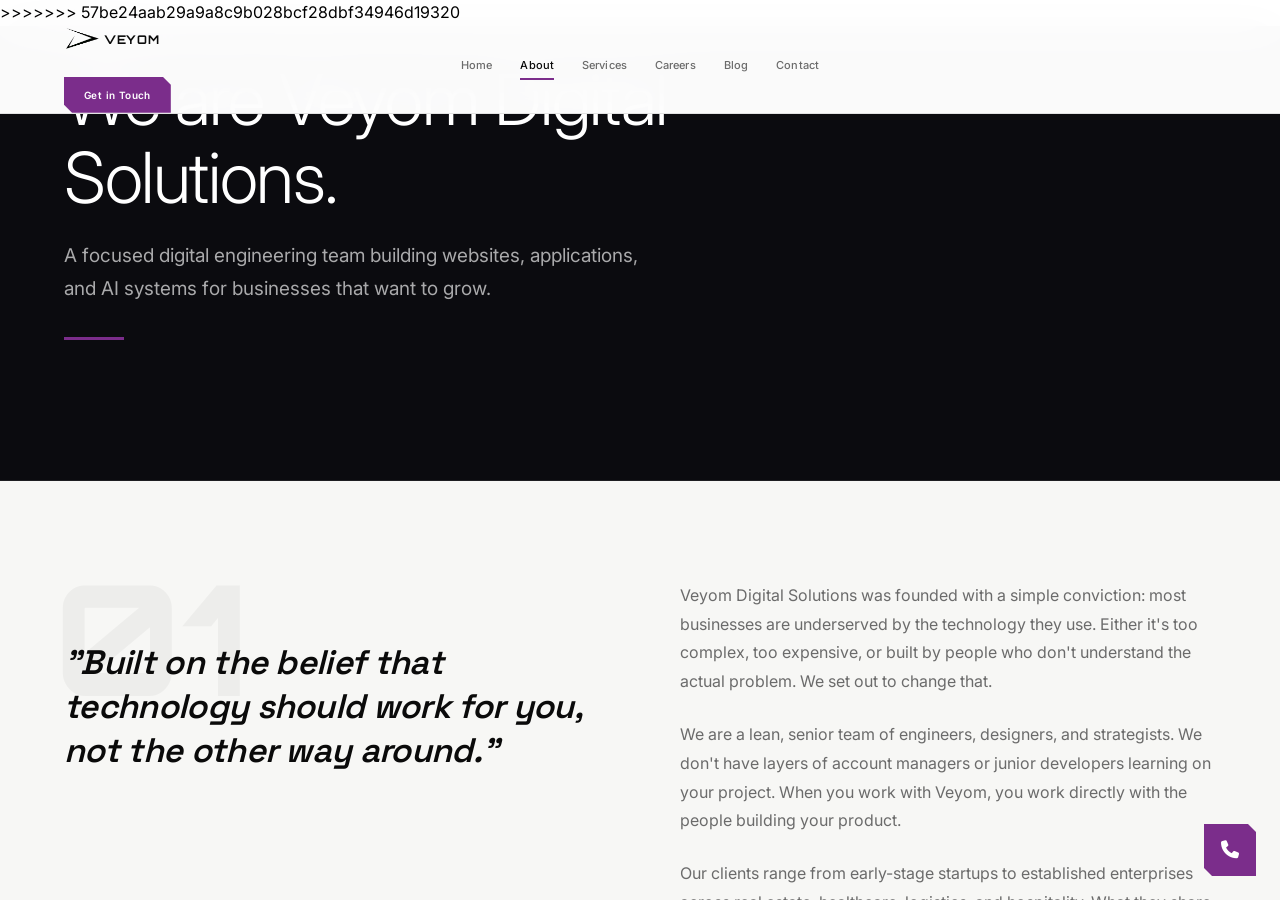
==== commit 79e14b1d: "Resolve merge conflicts" ====
--- a/about.html
+++ b/about.html
@@ -20,7 +20,12 @@
     }
     .page-hero-bg {
       position: absolute;
+<<<<<<< HEAD
       top: 0;
+=======
+      /* Shifted down and clipped slightly to protect typography readability */
+      top: 15%;
+>>>>>>> 57be24aab29a9a8c9b028bcf28dbf34946d19320
       bottom: 0;
       left: 0;
       right: 0;
@@ -284,7 +289,11 @@
   <div class="drawer-cta"><a href="contact.html">Get in Touch</a></div>
 </div>
 
+<<<<<<< HEAD
 <nav class="site-nav" id="siteNav">
+=======
+<nav class="site-nav scrolled" id="siteNav">
+>>>>>>> 57be24aab29a9a8c9b028bcf28dbf34946d19320
   <div class="container nav-inner">
     <a href="index.html" class="nav-logo">
       <img src="logo1.png" alt="Veyom" class="nav-logo-img">
@@ -447,9 +456,12 @@
   </div>
 </footer>
 
+<<<<<<< HEAD
 <!-- FLOAT CALL -->
 <a href="tel:+919342732906" class="float-call" aria-label="Call"><i class="fas fa-phone"></i></a>
 
+=======
+>>>>>>> 57be24aab29a9a8c9b028bcf28dbf34946d19320
 <script>
   const nav = document.getElementById('siteNav');
   window.addEventListener('scroll', () => nav.classList.toggle('scrolled', window.scrollY > 60), { passive: true });
--- a/_nav.css
+++ b/_nav.css
@@ -28,7 +28,11 @@
   --dark:     #0a0a0a;
   --dark2:    #111111;
   --dark3:    #1a1a1a;
+<<<<<<< HEAD
   --nav-h:    64px;
+=======
+  --nav-h:    72px;
+>>>>>>> 57be24aab29a9a8c9b028bcf28dbf34946d19320
   --ease:     cubic-bezier(0.25, 1, 0.5, 1);
   --trans:    all 0.25s var(--ease);
   --r:        4px;
@@ -75,7 +79,11 @@
   border-bottom-color: var(--border);
 }
 .nav-inner {
+<<<<<<< HEAD
   height: 64px;
+=======
+  height: 50px;
+>>>>>>> 57be24aab29a9a8c9b028bcf28dbf34946d19320
   display: grid;
   grid-template-columns: auto 1fr auto;
   align-items: center;
@@ -377,8 +385,13 @@
 ══════════════════════════════════════════ */
 @media (max-width: 1024px) {
   .nav-links, .nav-actions .nav-cta { display: none; }
+<<<<<<< HEAD
   .nav-hamburger { display: flex; }
   .nav-inner { grid-template-columns: 1fr auto; }
+=======
+  .nav-hamburger { display: block; }
+  .nav-inner { grid-template-columns: auto auto; }
+>>>>>>> 57be24aab29a9a8c9b028bcf28dbf34946d19320
   .nav-actions { gap: 8px; }
 }
 @media (max-width: 768px) {
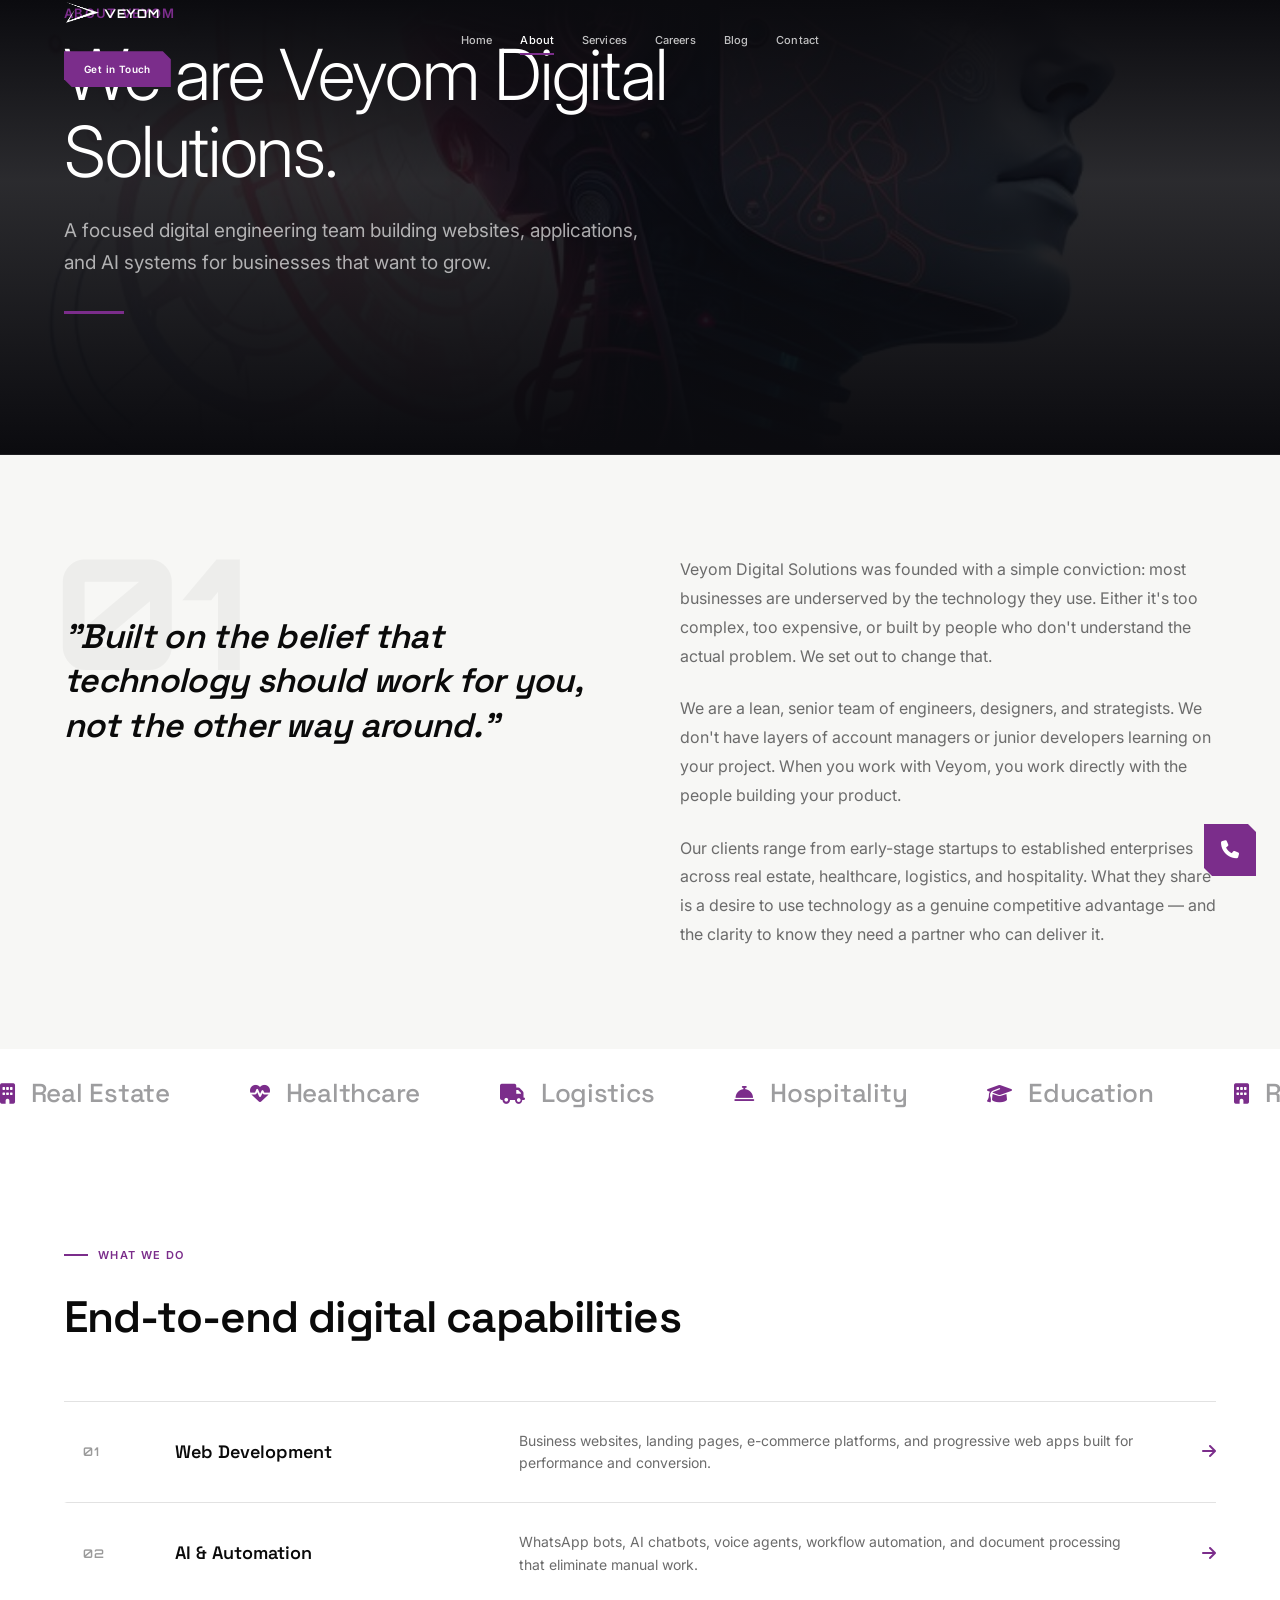
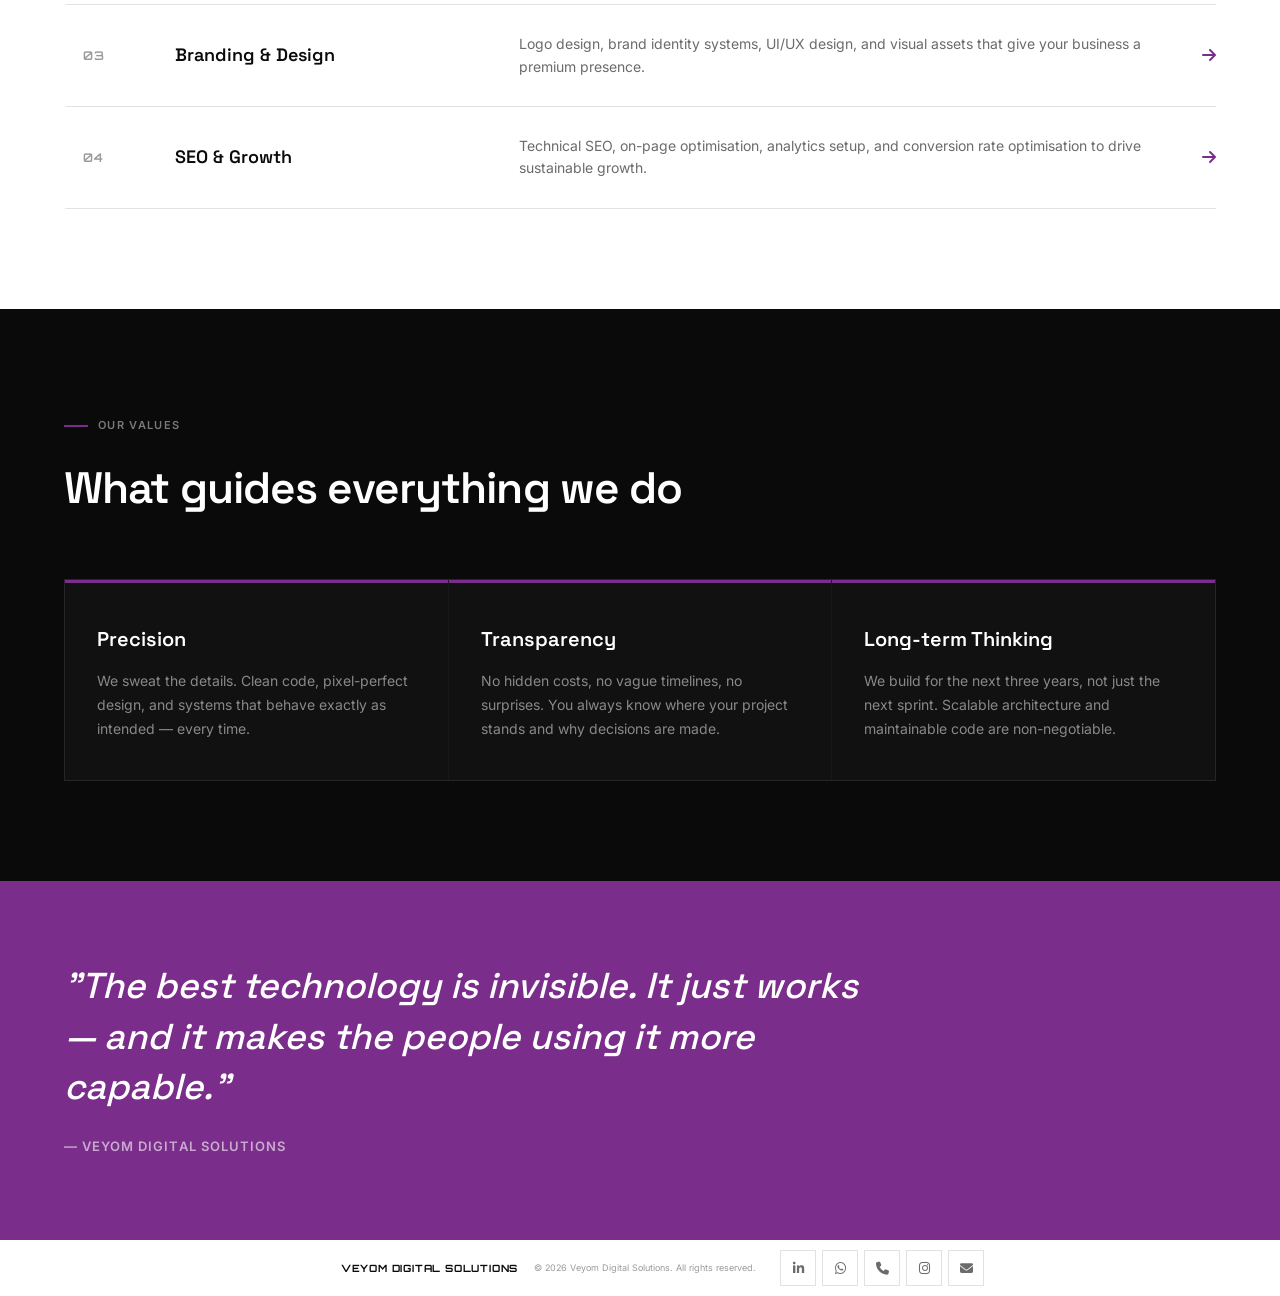
==== commit 94a33167: "vg" ====
--- a/about.html
+++ b/about.html
@@ -9,89 +9,56 @@
   <link rel="stylesheet" href="https://cdnjs.cloudflare.com/ajax/libs/font-awesome/6.5.2/css/all.min.css">
   <link href="https://fonts.googleapis.com/css2?family=Inter:wght@300;400;500;600;700&family=Orbitron:wght@400;500;600;700;800&family=Space+Grotesk:wght@400;500;600;700&display=swap" rel="stylesheet">
   <style>
-    /* ── PAGE HERO (THEME BLACK WITH ADJUSTED BACKGROUND POSITION) ── */
     .page-hero {
       position: relative;
-      background: #0b0b0f; /* Pure deep tech black base */
+      background: #0b0b0f;
       padding-top: calc(var(--nav-h) + 120px);
       padding-bottom: 140px;
-      border-bottom: 1px solid rgba(255, 255, 255, 0.08);
+      border-bottom: 1px solid rgba(255,255,255,0.08);
       overflow: hidden;
     }
     .page-hero-bg {
       position: absolute;
-<<<<<<< HEAD
-      top: 0;
-=======
-      /* Shifted down and clipped slightly to protect typography readability */
-      top: 15%;
->>>>>>> 57be24aab29a9a8c9b028bcf28dbf34946d19320
-      bottom: 0;
-      left: 0;
-      right: 0;
+      top: 0; bottom: 0; left: 0; right: 0;
       z-index: 0;
     }
-    .hero-slides {
-      position: absolute;
-      inset: 0;
-    }
+    .hero-slides { position: absolute; inset: 0; }
     .hero-slide {
-      position: absolute;
-      inset: 0;
-      background-size: cover;
-      background-position: center center;
-      opacity: 0;
-      transform: scale(1.03);
+      position: absolute; inset: 0;
+      background-size: cover; background-position: center center;
+      opacity: 0; transform: scale(1.03);
       transition: opacity 1.5s ease-in-out, transform 4.5s ease-out;
     }
-    .hero-slide.active {
-      opacity: 0.22; /* Subdued composition to blend behind text */
-      transform: scale(1);
-    }
-    /* Linear atmospheric gradient block */
+    .hero-slide.active { opacity: 0.22; transform: scale(1); }
     .page-hero::after {
       content: '';
-      position: absolute;
-      inset: 0;
+      position: absolute; inset: 0;
       background: linear-gradient(180deg, #0b0b0f 0%, rgba(11,11,15,0.4) 40%, #0b0b0f 100%);
       z-index: 1;
     }
-    .page-hero-content {
-      position: relative;
-      z-index: 10;
-    }
+    .page-hero-content { position: relative; z-index: 10; }
     .page-hero .eyebrow {
-      color: var(--purple);
-      text-transform: uppercase;
-      font-size: 13px;
-      letter-spacing: 0.1em;
-      font-weight: 600;
-      margin-bottom: 12px;
-      display: inline-block;
+      color: var(--purple); text-transform: uppercase;
+      font-size: 13px; letter-spacing: 0.1em; font-weight: 600;
+      margin-bottom: 12px; display: inline-block;
     }
     .page-hero h1 {
       font-family: 'Inter', sans-serif;
       font-size: clamp(38px, 5.5vw, 72px);
       font-weight: 300; line-height: 1.1;
-      color: #ffffff; margin-bottom: 24px;
+      color: #fff; margin-bottom: 24px;
       letter-spacing: -0.02em; max-width: 750px;
     }
     .page-hero-sub {
       font-size: clamp(16px, 1.8vw, 19px);
-      color: rgba(255, 255, 255, 0.65); line-height: 1.7;
+      color: rgba(255,255,255,0.65); line-height: 1.7;
       max-width: 580px; margin-bottom: 32px;
     }
-    .hero-underline {
-      width: 60px; height: 3px;
-      background: var(--purple);
-    }
+    .hero-underline { width: 60px; height: 3px; background: var(--purple); }
 
     /* ── STORY ── */
     .story-sec { background: var(--off); padding: 100px 0; }
-    .story-grid {
-      display: grid; grid-template-columns: 1fr 1fr;
-      gap: 80px; align-items: start;
-    }
+    .story-grid { display: grid; grid-template-columns: 1fr 1fr; gap: 80px; align-items: start; }
     .story-left { position: relative; }
     .story-bg-num {
       font-family: 'Orbitron', sans-serif;
@@ -107,62 +74,32 @@
       font-size: clamp(22px, 2.8vw, 34px);
       font-weight: 600; color: var(--ink);
       line-height: 1.3; letter-spacing: -0.02em;
-      font-style: italic;
-      padding-top: 60px;
-    }
-    .story-right p {
-      font-size: 16px; color: var(--muted);
-      line-height: 1.8; margin-bottom: 24px;
-    }
+      font-style: italic; padding-top: 60px;
+    }
+    .story-right p { font-size: 16px; color: var(--muted); line-height: 1.8; margin-bottom: 24px; }
     .story-right p:last-child { margin-bottom: 0; }
 
-    /* ── CLEAN MOVING MARQUEE (NO BACKGROUND) ── */
+    /* ── MARQUEE ── */
     .services-marquee {
-      position: relative;
-      background: transparent; /* Completely stripped backdrop styles */
-      overflow: hidden;
-      white-space: nowrap;
-      padding: 24px 0; /* Tight, compact vertical sizing */
-      display: flex;
-      align-items: center;
-    }
-
+      position: relative; background: transparent;
+      overflow: hidden; white-space: nowrap;
+      padding: 24px 0; display: flex; align-items: center;
+    }
     .marquee-track {
       display: inline-flex;
       animation: loopMarquee 28s linear infinite;
-      gap: 80px;
-      padding-right: 80px;
-    }
-    
+      gap: 80px; padding-right: 80px;
+    }
     .marquee-item {
       font-family: 'Space Grotesk', sans-serif;
-      font-size: clamp(18px, 2.2vw, 26px);
-      font-weight: 500;
-      letter-spacing: -0.01em;
-      display: inline-flex;
-      align-items: center;
-      gap: 16px;
-      color: rgba(11, 11, 15, 0.4); /* Adapts to light layout backgrounds naturally */
-      transition: all 0.3s ease;
-      cursor: default;
-    }
-    
-    /* Elegant hover pop state directly over the blank canvas layout */
-    .marquee-item:hover {
-      color: #0b0b0f;
-      transform: translateY(-1px);
-    }
-    
-    .marquee-item i {
-      color: var(--purple);
-      font-size: clamp(14px, 1.8vw, 20px);
-      transition: transform 0.3s ease;
-    }
-    
-    .marquee-item:hover i {
-      transform: scale(1.1) rotate(5deg);
-    }
-
+      font-size: clamp(18px, 2.2vw, 26px); font-weight: 500;
+      letter-spacing: -0.01em; display: inline-flex;
+      align-items: center; gap: 16px;
+      color: rgba(11,11,15,0.4); transition: all 0.3s ease; cursor: default;
+    }
+    .marquee-item:hover { color: #0b0b0f; transform: translateY(-1px); }
+    .marquee-item i { color: var(--purple); font-size: clamp(14px, 1.8vw, 20px); transition: transform 0.3s ease; }
+    .marquee-item:hover i { transform: scale(1.1) rotate(5deg); }
     @keyframes loopMarquee {
       0% { transform: translateX(0%); }
       100% { transform: translateX(-50%); }
@@ -174,36 +111,20 @@
     .caps-header h2 {
       font-family: 'Space Grotesk', sans-serif;
       font-size: clamp(28px, 3.5vw, 44px);
-      font-weight: 600; color: var(--ink);
-      letter-spacing: -0.02em;
+      font-weight: 600; color: var(--ink); letter-spacing: -0.02em;
     }
     .caps-list { border-top: 1px solid var(--border); }
     .cap-row {
-      display: grid;
-      grid-template-columns: 60px 1fr 2fr 40px;
+      display: grid; grid-template-columns: 60px 1fr 2fr 40px;
       gap: 32px; align-items: center;
-      padding: 28px 0;
+      padding: 28px 0 28px 16px;
       border-bottom: 1px solid var(--border);
       border-left: 3px solid transparent;
-      padding-left: 16px;
-      transition: all 0.25s ease;
-      cursor: default;
-    }
-    .cap-row:hover {
-      border-left-color: var(--purple);
-      background: var(--off);
-      padding-left: 24px;
-    }
-    .cap-num {
-      font-family: 'Orbitron', sans-serif;
-      font-size: 12px; font-weight: 600;
-      color: var(--muted2); letter-spacing: 0.08em;
-    }
-    .cap-title {
-      font-family: 'Space Grotesk', sans-serif;
-      font-size: 18px; font-weight: 600;
-      color: var(--ink);
-    }
+      transition: all 0.25s ease; cursor: default;
+    }
+    .cap-row:hover { border-left-color: var(--purple); background: var(--off); padding-left: 24px; }
+    .cap-num { font-family: 'Orbitron', sans-serif; font-size: 12px; font-weight: 600; color: var(--muted2); letter-spacing: 0.08em; }
+    .cap-title { font-family: 'Space Grotesk', sans-serif; font-size: 18px; font-weight: 600; color: var(--ink); }
     .cap-desc { font-size: 14px; color: var(--muted); line-height: 1.6; }
     .cap-arrow { color: var(--purple); font-size: 16px; text-align: right; }
 
@@ -213,44 +134,27 @@
     .values-header h2 {
       font-family: 'Space Grotesk', sans-serif;
       font-size: clamp(28px, 3.5vw, 44px);
-      font-weight: 600; color: #fff;
-      letter-spacing: -0.02em;
+      font-weight: 600; color: #fff; letter-spacing: -0.02em;
     }
     .values-grid {
       display: grid; grid-template-columns: repeat(3, 1fr);
       gap: 1px; background: rgba(255,255,255,0.06);
       border: 1px solid rgba(255,255,255,0.06);
     }
-    .val-card {
-      background: var(--dark2);
-      padding: 40px 32px;
-      border-top: 3px solid var(--purple);
-    }
-    .val-title {
-      font-family: 'Space Grotesk', sans-serif;
-      font-size: 20px; font-weight: 600;
-      color: #fff; margin-bottom: 14px;
-    }
+    .val-card { background: var(--dark2); padding: 40px 32px; border-top: 3px solid var(--purple); }
+    .val-title { font-family: 'Space Grotesk', sans-serif; font-size: 20px; font-weight: 600; color: #fff; margin-bottom: 14px; }
     .val-desc { font-size: 14px; color: rgba(255,255,255,0.5); line-height: 1.7; }
 
-    /* ── QUOTE BANNER ── */
-    .quote-banner {
-      background: var(--purple);
-      padding: 80px 0;
-    }
+    /* ── QUOTE ── */
+    .quote-banner { background: var(--purple); padding: 80px 0; }
     .quote-inner { max-width: 800px; }
     .quote-text {
       font-family: 'Space Grotesk', sans-serif;
       font-size: clamp(22px, 3vw, 36px);
       font-weight: 500; color: #fff;
-      line-height: 1.4; font-style: italic;
-      margin-bottom: 24px;
-    }
-    .quote-attr {
-      font-size: 13px; font-weight: 600;
-      color: rgba(255,255,255,0.6);
-      letter-spacing: 0.08em; text-transform: uppercase;
-    }
+      line-height: 1.4; font-style: italic; margin-bottom: 24px;
+    }
+    .quote-attr { font-size: 13px; font-weight: 600; color: rgba(255,255,255,0.6); letter-spacing: 0.08em; text-transform: uppercase; }
 
     /* ── RESPONSIVE ── */
     @media (max-width: 1024px) {
@@ -259,9 +163,9 @@
       .cap-row { grid-template-columns: 50px 1fr 40px; }
       .cap-desc { display: none; }
       .marquee-track { gap: 40px; padding-right: 40px; }
-      .marquee-item { font-size: clamp(18px, 2.5vw, 24px); }
     }
     @media (max-width: 768px) {
+      .page-hero { padding-top: calc(var(--nav-h) + 60px); padding-bottom: 80px; }
       .cap-row { grid-template-columns: 40px 1fr 32px; gap: 16px; }
       .services-marquee { padding: 18px 0; }
       .marquee-track { gap: 24px; padding-right: 24px; }
@@ -289,17 +193,11 @@
   <div class="drawer-cta"><a href="contact.html">Get in Touch</a></div>
 </div>
 
-<<<<<<< HEAD
 <nav class="site-nav" id="siteNav">
-=======
-<nav class="site-nav scrolled" id="siteNav">
->>>>>>> 57be24aab29a9a8c9b028bcf28dbf34946d19320
   <div class="container nav-inner">
     <a href="index.html" class="nav-logo">
       <img src="logo1.png" alt="Veyom" class="nav-logo-img">
-      <div>
-        <span class="nav-logo-name">Veyom</span>
-      </div>
+      <div><span class="nav-logo-name">Veyom</span></div>
     </a>
     <ul class="nav-links">
       <li><a href="index.html">Home</a></li>
@@ -319,11 +217,11 @@
 <section class="page-hero">
   <div class="page-hero-bg">
     <div class="hero-slides" id="aboutHeroSlides">
-      <div class="hero-slide active" style="background-image: url('robot%20ai.jpg');"></div>
-      <div class="hero-slide" style="background-image: url('4K%20Earth%20Wallpapers%20on%20WallpaperDog.jpg');"></div>
-      <div class="hero-slide" style="background-image: url('robot%20ai.jpg');"></div>
-      <div class="hero-slide" style="background-image: url('4K%20Earth%20Wallpapers%20on%20WallpaperDog.jpg');"></div>
-      <div class="hero-slide" style="background-image: url('robot%20ai.jpg');"></div>
+      <div class="hero-slide active" style="background-image:url('robot%20ai.jpg');"></div>
+      <div class="hero-slide" style="background-image:url('4K%20Earth%20Wallpapers%20on%20WallpaperDog.jpg');"></div>
+      <div class="hero-slide" style="background-image:url('robot%20ai.jpg');"></div>
+      <div class="hero-slide" style="background-image:url('4K%20Earth%20Wallpapers%20on%20WallpaperDog.jpg');"></div>
+      <div class="hero-slide" style="background-image:url('robot%20ai.jpg');"></div>
     </div>
   </div>
   <div class="container page-hero-content">
@@ -350,7 +248,6 @@
   </div>
 </section>
 
-<!-- SECTORS WE SERVE MOVING RIBBON (CLEAN BACKDROPLESS EDITION) -->
 <div class="services-marquee">
   <div class="marquee-track">
     <div class="marquee-item"><i class="fas fa-building"></i> Real Estate</div>
@@ -358,8 +255,6 @@
     <div class="marquee-item"><i class="fas fa-truck"></i> Logistics</div>
     <div class="marquee-item"><i class="fas fa-concierge-bell"></i> Hospitality</div>
     <div class="marquee-item"><i class="fas fa-graduation-cap"></i> Education</div>
-    
-    <!-- Duplicated track items to handle continuous infinite loop mechanics -->
     <div class="marquee-item"><i class="fas fa-building"></i> Real Estate</div>
     <div class="marquee-item"><i class="fas fa-heart-pulse"></i> Healthcare</div>
     <div class="marquee-item"><i class="fas fa-truck"></i> Logistics</div>
@@ -456,12 +351,9 @@
   </div>
 </footer>
 
-<<<<<<< HEAD
 <!-- FLOAT CALL -->
 <a href="tel:+919342732906" class="float-call" aria-label="Call"><i class="fas fa-phone"></i></a>
 
-=======
->>>>>>> 57be24aab29a9a8c9b028bcf28dbf34946d19320
 <script>
   const nav = document.getElementById('siteNav');
   window.addEventListener('scroll', () => nav.classList.toggle('scrolled', window.scrollY > 60), { passive: true });
@@ -472,8 +364,6 @@
   document.getElementById('drawerClose').addEventListener('click', () => tog(false));
   ov.addEventListener('click', () => tog(false));
   document.querySelectorAll('.drawer-links a').forEach(a => a.addEventListener('click', () => tog(false)));
-  
-  // Slide Carousel Motion Engine 
   const slides = document.querySelectorAll('#aboutHeroSlides .hero-slide');
   let currentSlide = 0;
   setInterval(() => {
@@ -483,4 +373,4 @@
   }, 4500);
 </script>
 </body>
-</html>+</html>
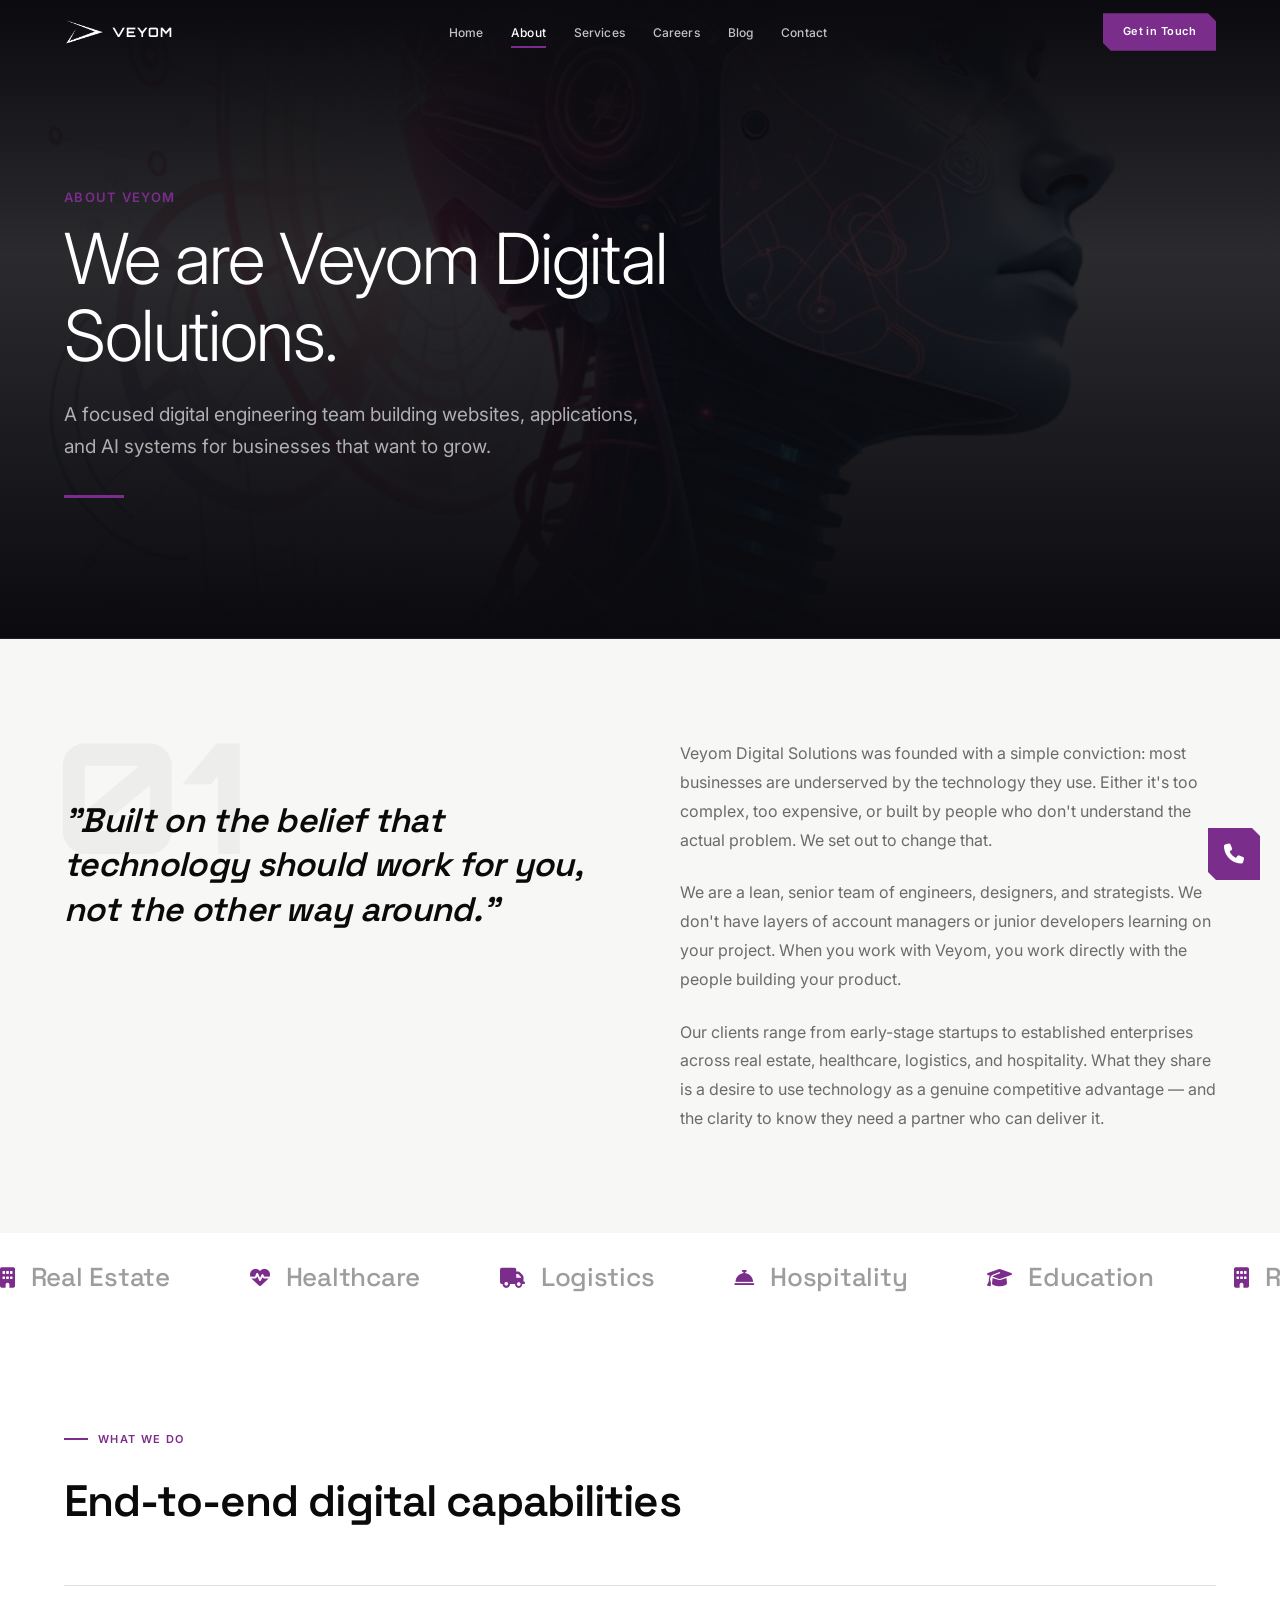
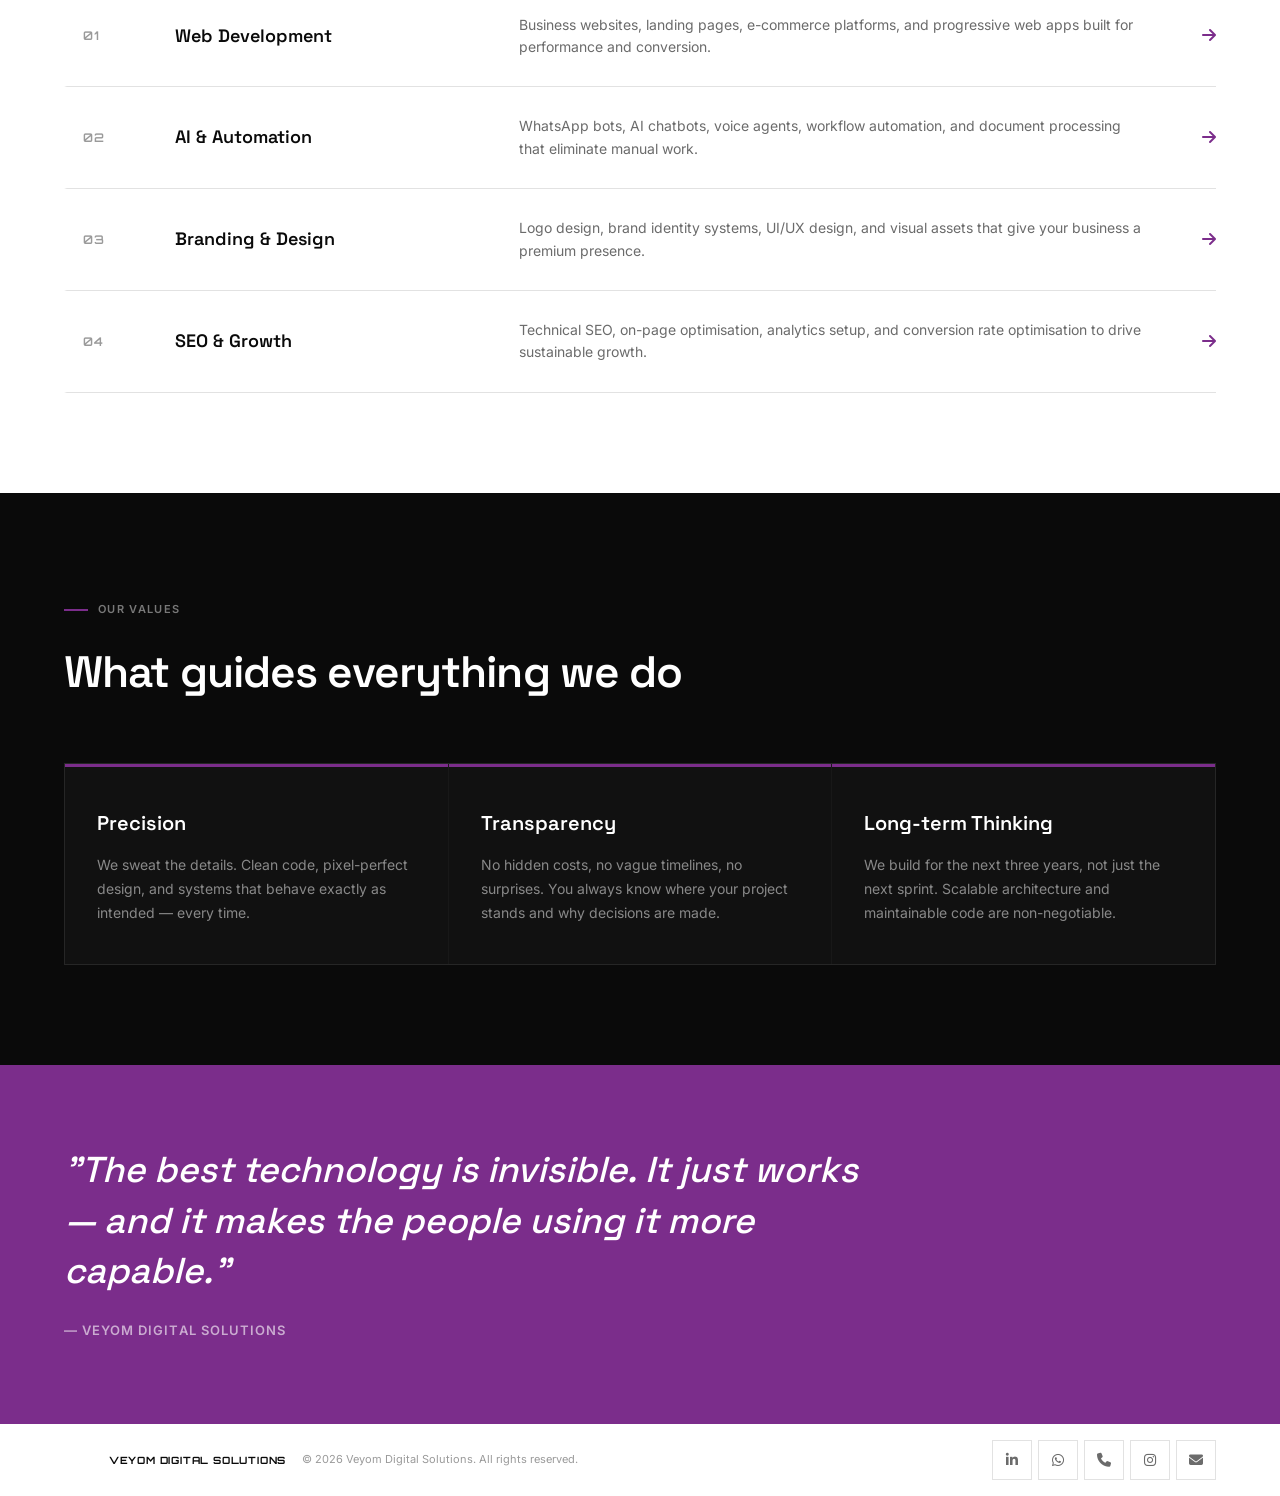
==== commit ae84f213: "vg" ====
--- a/about.html
+++ b/about.html
@@ -158,19 +158,30 @@
 
     /* ── RESPONSIVE ── */
     @media (max-width: 1024px) {
-      .story-grid { grid-template-columns: 1fr; gap: 48px; }
+      .story-grid { grid-template-columns: 1fr; gap: 40px; }
       .values-grid { grid-template-columns: 1fr; }
       .cap-row { grid-template-columns: 50px 1fr 40px; }
       .cap-desc { display: none; }
       .marquee-track { gap: 40px; padding-right: 40px; }
     }
     @media (max-width: 768px) {
-      .page-hero { padding-top: calc(var(--nav-h) + 60px); padding-bottom: 80px; }
-      .cap-row { grid-template-columns: 40px 1fr 32px; gap: 16px; }
-      .services-marquee { padding: 18px 0; }
+      .page-hero { padding-top: calc(var(--nav-h) + 48px); padding-bottom: 64px; }
+      .story-sec { padding: 60px 0; }
+      .caps-sec { padding: 60px 0; }
+      .values-sec { padding: 60px 0; }
+      .quote-banner { padding: 56px 0; }
+      .cap-row { grid-template-columns: 40px 1fr 32px; gap: 12px; padding-left: 12px; }
+      .cap-row:hover { padding-left: 16px; }
+      .cap-title { font-size: 16px; }
+      .services-marquee { padding: 16px 0; }
       .marquee-track { gap: 24px; padding-right: 24px; }
-      .marquee-item { font-size: clamp(16px, 3vw, 20px); }
-      .marquee-item i { font-size: 16px; }
+      .marquee-item { font-size: clamp(15px, 3vw, 20px); gap: 10px; }
+      .marquee-item i { font-size: 15px; }
+      .story-heading { padding-top: 40px; font-size: clamp(18px, 4vw, 28px); }
+    }
+    @media (max-width: 480px) {
+      .page-hero h1 { font-size: clamp(28px, 8vw, 44px); }
+      .values-grid { grid-template-columns: 1fr; }
     }
   </style>
 </head>
--- a/_nav.css
+++ b/_nav.css
@@ -1,6 +1,5 @@
 /* ═══════════════════════════════════════════════════
    VEYOM DIGITAL SOLUTIONS — Design System
-   Accenture-inspired: sharp, corporate, premium
    ═══════════════════════════════════════════════════ */
 
 /* ── RESET ── */
@@ -12,30 +11,26 @@
 
 /* ── DESIGN TOKENS ── */
 :root {
-  --white:    #ffffff;
-  --off:      #f7f7f5;
-  --light:    #f0eff0;
-  --ink:      #0a0a0a;
-  --ink2:     #1a1a1a;
-  --muted:    #6b6b6b;
-  --muted2:   #9a9a9a;
-  --border:   #e2e2e2;
-  --border2:  #cccccc;
-  --purple:   #7b2d8b;
-  --purple2:  #6a2578;
-  --purple3:  #9b3dab;
+  --white:        #ffffff;
+  --off:          #f7f7f5;
+  --light:        #f0eff0;
+  --ink:          #0a0a0a;
+  --ink2:         #1a1a1a;
+  --muted:        #6b6b6b;
+  --muted2:       #9a9a9a;
+  --border:       #e2e2e2;
+  --border2:      #cccccc;
+  --purple:       #7b2d8b;
+  --purple2:      #6a2578;
+  --purple3:      #9b3dab;
   --purple-light: rgba(123,45,139,0.08);
-  --dark:     #0a0a0a;
-  --dark2:    #111111;
-  --dark3:    #1a1a1a;
-<<<<<<< HEAD
-  --nav-h:    64px;
-=======
-  --nav-h:    72px;
->>>>>>> 57be24aab29a9a8c9b028bcf28dbf34946d19320
-  --ease:     cubic-bezier(0.25, 1, 0.5, 1);
-  --trans:    all 0.25s var(--ease);
-  --r:        4px;
+  --dark:         #0a0a0a;
+  --dark2:        #111111;
+  --dark3:        #1a1a1a;
+  --nav-h:        64px;
+  --ease:         cubic-bezier(0.25, 1, 0.5, 1);
+  --trans:        all 0.25s var(--ease);
+  --r:            4px;
 }
 
 /* ── CONTAINER ── */
@@ -43,7 +38,7 @@
   width: 100%;
   max-width: 1450px;
   margin: 0 auto;
-  padding: 0 clamp(20px, 5vw, 72px);
+  padding: 0 clamp(16px, 5vw, 72px);
 }
 
 /* ── EYEBROW LABEL ── */
@@ -58,109 +53,102 @@
   content: '';
   width: 24px; height: 2px;
   background: var(--purple);
-}
-
-/* ══════════════════════════════════════════
-   NAVBAR — Accenture style
-   Transparent → white on scroll
+  flex-shrink: 0;
+}
+
+/* ══════════════════════════════════════════
+   NAVBAR
 ══════════════════════════════════════════ */
 .site-nav {
   position: fixed; top: 0; left: 0; width: 100%;
   z-index: 1000;
   background: transparent;
-  transition: background 0.3s ease, box-shadow 0.3s ease, border-color 0.3s ease;
-  border-bottom: 0px solid transparent;
+  transition: background 0.3s ease, box-shadow 0.3s ease;
 }
 .site-nav.scrolled {
   background: rgba(255,255,255,0.98);
   backdrop-filter: blur(24px);
   -webkit-backdrop-filter: blur(24px);
   box-shadow: 0 1px 0 var(--border);
-  border-bottom-color: var(--border);
 }
 .nav-inner {
-<<<<<<< HEAD
-  height: 64px;
-=======
-  height: 50px;
->>>>>>> 57be24aab29a9a8c9b028bcf28dbf34946d19320
-  display: grid;
-  grid-template-columns: auto 1fr auto;
+  height: var(--nav-h);
+  display: flex;
   align-items: center;
-  gap: 32px;
+  justify-content: space-between;
+  gap: 16px;
 }
 
 /* ── LOGO ── */
 .nav-logo {
-  display: flex; align-items: center; gap: 4px;
+  display: flex; align-items: center; gap: 8px;
   text-decoration: none; flex-shrink: 0;
 }
 .nav-logo-img {
-  height: 25px; width: auto; object-fit: contain;
+  height: 28px; width: auto; object-fit: contain;
   filter: brightness(0) invert(1);
   transition: filter 0.3s ease;
 }
 .site-nav.scrolled .nav-logo-img { filter: none; }
 .nav-logo-name {
   font-family: 'Orbitron', sans-serif;
-  font-size: 12px; font-weight: 700;
+  font-size: 13px; font-weight: 700;
   letter-spacing: 0.08em; text-transform: uppercase;
   color: #fff;
   transition: color 0.3s ease;
   line-height: 1;
 }
-.nav-logo-sub {
-  display: block;
-  font-family: 'Inter', sans-serif;
-  font-size: 6px; font-weight: 400;
-  letter-spacing: 0.12em; text-transform: uppercase;
-  color: rgba(255,255,255,0.45);
-  margin-top: 1px;
-}
 .site-nav.scrolled .nav-logo-name { color: var(--ink); }
-.site-nav.scrolled .nav-logo-sub { color: var(--muted2); }
 
 /* ── DESKTOP LINKS ── */
 .nav-links {
   display: flex; align-items: center; justify-content: center;
-  gap: 28px; list-style: none;
+  gap: 28px; list-style: none; flex: 1;
 }
 .nav-links a {
-  font-size: 11px; font-weight: 500;
+  font-size: 12px; font-weight: 500;
   color: rgba(255,255,255,0.75);
-  padding: 4px 0; position: relative;
+  padding: 6px 0; position: relative;
   letter-spacing: 0.01em;
   transition: color 0.2s ease;
+  white-space: nowrap;
 }
 .nav-links a::after {
   content: ''; position: absolute;
-  left: 0; bottom: -4px; width: 0; height: 2px;
+  left: 0; bottom: -2px; width: 0; height: 2px;
   background: var(--purple); transition: width 0.25s ease;
 }
 .nav-links a:hover { color: #fff; }
-.nav-links a:hover::after { width: 100%; }
+.nav-links a:hover::after,
+.nav-links a.active::after { width: 100%; }
 .nav-links a.active { color: #fff; }
-.nav-links a.active::after { width: 100%; }
 .site-nav.scrolled .nav-links a { color: var(--muted); }
 .site-nav.scrolled .nav-links a:hover,
 .site-nav.scrolled .nav-links a.active { color: var(--ink); }
 
-/* ── NAV CTA ── */
-.nav-actions { display: flex; align-items: center; gap: 8px; }
+/* ── NAV ACTIONS ── */
+.nav-actions { display: flex; align-items: center; gap: 8px; flex-shrink: 0; }
 .nav-cta {
-  font-size: 10px; font-weight: 600;
-  background: var(--purple); color: #fff;
-  padding: 10px 20px; border-radius: 0;
+  font-size: 11px; font-weight: 600;
+  background: var(--purple); color: #fff;
+  padding: 10px 20px;
   letter-spacing: 0.04em;
   transition: var(--trans);
+  white-space: nowrap;
   clip-path: polygon(0 0, calc(100% - 8px) 0, 100% 8px, 100% 100%, 8px 100%, 0 calc(100% - 8px));
 }
 .nav-cta:hover { background: var(--purple2); transform: translateY(-1px); }
-.site-nav.scrolled .nav-cta { background: var(--purple); color: #fff; }
+
 .nav-hamburger {
-  display: none; background: none; border: none;
+  display: none;
+  background: none; border: none;
   font-size: 22px; color: #fff; cursor: pointer;
-  padding: 4px; transition: color 0.3s ease;
+  padding: 8px;
+  line-height: 1;
+  transition: color 0.3s ease;
+  /* Ensure 44px touch target */
+  min-width: 44px; min-height: 44px;
+  align-items: center; justify-content: center;
 }
 .site-nav.scrolled .nav-hamburger { color: var(--ink); }
 
@@ -174,21 +162,26 @@
   transition: opacity 0.3s ease;
 }
 .drawer-overlay.open { opacity: 1; pointer-events: auto; }
+
 .drawer {
   position: fixed; top: 0; right: -100%;
-  width: min(340px, 90vw); height: 100vh;
+  width: min(320px, 85vw); height: 100%;
+  height: 100dvh;
   background: var(--dark2); z-index: 1999;
-  padding: 0;
   display: flex; flex-direction: column;
   box-shadow: -20px 0 60px rgba(0,0,0,0.5);
   transition: right 0.4s cubic-bezier(0.16, 1, 0.3, 1);
   border-left: 1px solid rgba(255,255,255,0.06);
+  overflow-y: auto;
+  -webkit-overflow-scrolling: touch;
 }
 .drawer.open { right: 0; }
+
 .drawer-header {
   display: flex; align-items: center; justify-content: space-between;
-  padding: 24px 28px;
+  padding: 20px 24px;
   border-bottom: 1px solid rgba(255,255,255,0.06);
+  flex-shrink: 0;
 }
 .drawer-logo {
   font-family: 'Orbitron', sans-serif;
@@ -199,36 +192,40 @@
 .drawer-close {
   background: none; border: none;
   color: rgba(255,255,255,0.5); font-size: 18px; cursor: pointer;
-  padding: 4px; transition: color 0.2s;
-  width: 32px; height: 32px;
+  min-width: 44px; min-height: 44px;
   display: flex; align-items: center; justify-content: center;
+  transition: color 0.2s;
 }
 .drawer-close:hover { color: #fff; }
+
 .drawer-links {
   display: flex; flex-direction: column;
-  padding: 16px 0; flex: 1;
+  padding: 8px 0; flex: 1;
 }
 .drawer-links a {
-  color: rgba(255,255,255,0.6); font-size: 15px; font-weight: 500;
-  padding: 14px 28px;
-  border-left: 2px solid transparent;
+  color: rgba(255,255,255,0.6); font-size: 16px; font-weight: 500;
+  padding: 16px 24px;
+  border-left: 3px solid transparent;
   transition: all 0.2s ease;
-  letter-spacing: 0.01em;
-}
-.drawer-links a:hover, .drawer-links a.active {
+  min-height: 52px;
+  display: flex; align-items: center;
+}
+.drawer-links a:hover,
+.drawer-links a.active {
   color: #fff;
   background: rgba(123,45,139,0.12);
   border-left-color: var(--purple);
 }
+
 .drawer-cta {
-  padding: 24px 28px;
+  padding: 20px 24px;
   border-top: 1px solid rgba(255,255,255,0.06);
+  flex-shrink: 0;
 }
 .drawer-cta a {
   display: block; text-align: center;
   background: var(--purple); color: #fff;
-  padding: 14px; border-radius: 0;
-  font-size: 13px; font-weight: 600;
+  padding: 16px; font-size: 13px; font-weight: 600;
   letter-spacing: 0.06em; text-transform: uppercase;
   transition: background 0.2s;
   clip-path: polygon(0 0, calc(100% - 8px) 0, 100% 8px, 100% 100%, 8px 100%, 0 calc(100% - 8px));
@@ -241,15 +238,19 @@
 .site-footer {
   background: #ffffff;
   border-top: 3px solid var(--purple);
-  padding: 10px 0;
+  padding: 16px 0;
 }
 .footer-inner {
   display: flex;
-  justify-content: center;
+  justify-content: space-between;
   align-items: center;
-  gap: 24px; flex-wrap: wrap;
-}
-.footer-brand { display: flex; flex-direction: row; align-items: center; gap: 16px; justify-content: center; flex-wrap: wrap; }
+  gap: 16px; flex-wrap: wrap;
+}
+.footer-brand {
+  display: flex; flex-direction: row;
+  align-items: center; gap: 16px;
+  flex-wrap: wrap;
+}
 .footer-logo-link {
   display: flex; align-items: center; gap: 10px;
   text-decoration: none;
@@ -261,38 +262,19 @@
   letter-spacing: 0.08em; text-transform: uppercase;
   color: var(--ink); line-height: 1;
 }
-.footer-logo-sub {
-  display: none;
-}
 .footer-copy {
-  font-size: 9px; color: var(--muted2);
+  font-size: 11px; color: var(--muted2);
   margin: 0;
-  white-space: nowrap;
 }
 .footer-right {
-  display: flex; flex-direction: row;
-  align-items: center; gap: 0;
-}
-.footer-nav {
-  display: flex; gap: 16px; flex-wrap: wrap;
-  justify-content: flex-end;
-}
-.footer-nav {
-  display: none;
-}
-.footer-nav a {
-  font-size: 12px; font-weight: 500;
-  color: var(--muted);
-  letter-spacing: 0.04em;
-  transition: color 0.2s;
-}
-.footer-nav a:hover { color: var(--ink); }
-.footer-socials { display: flex; align-items: center; gap: 6px; }
+  display: flex; align-items: center;
+}
+.footer-socials { display: flex; align-items: center; gap: 6px; flex-wrap: wrap; }
 .footer-icon {
-  width: 36px; height: 36px;
+  width: 40px; height: 40px;
   border: 1px solid var(--border);
   display: flex; align-items: center; justify-content: center;
-  color: var(--muted); font-size: 13px;
+  color: var(--muted); font-size: 14px;
   text-decoration: none;
   transition: var(--trans);
 }
@@ -303,11 +285,11 @@
 
 /* ── FLOATING CALL ── */
 .float-call {
-  position: fixed; right: 24px; bottom: 24px;
+  position: fixed; right: 20px; bottom: 20px;
   width: 52px; height: 52px;
   background: var(--purple); color: #fff;
   display: flex; align-items: center; justify-content: center;
-  font-size: 18px; z-index: 990;
+  font-size: 20px; z-index: 990;
   box-shadow: 0 8px 28px rgba(123,45,139,0.4);
   transition: transform 0.3s ease, box-shadow 0.3s ease;
   text-decoration: none;
@@ -319,15 +301,16 @@
 }
 
 /* ══════════════════════════════════════════
-   BUTTONS — Sharp, corporate
+   BUTTONS
 ══════════════════════════════════════════ */
 .btn {
   display: inline-flex; align-items: center; justify-content: center; gap: 8px;
-  padding: 14px 32px; border-radius: 0;
+  padding: 14px 28px;
   font-size: 13px; font-weight: 600;
   text-decoration: none; transition: var(--trans);
   cursor: pointer; border: none;
   letter-spacing: 0.06em; text-transform: uppercase;
+  white-space: nowrap;
 }
 .btn-purple {
   background: var(--purple); color: #fff;
@@ -346,10 +329,10 @@
 .btn-dark:hover { background: var(--dark3); transform: translateY(-1px); }
 .btn-ghost {
   background: transparent;
-  border: 1px solid rgba(255,255,255,0.35);
+  border: 1px solid rgba(255,255,255,0.4);
   color: #fff;
 }
-.btn-ghost:hover { background: rgba(255,255,255,0.08); border-color: rgba(255,255,255,0.6); }
+.btn-ghost:hover { background: rgba(255,255,255,0.1); border-color: rgba(255,255,255,0.7); }
 .btn-outline {
   background: transparent;
   border: 1.5px solid var(--purple);
@@ -372,7 +355,7 @@
 }
 
 /* ══════════════════════════════════════════
-   SECTION DIVIDER LINE
+   SECTION DIVIDER
 ══════════════════════════════════════════ */
 .section-line {
   width: 48px; height: 3px;
@@ -381,23 +364,28 @@
 }
 
 /* ══════════════════════════════════════════
-   RESPONSIVE
+   RESPONSIVE — TABLET
 ══════════════════════════════════════════ */
 @media (max-width: 1024px) {
-  .nav-links, .nav-actions .nav-cta { display: none; }
-<<<<<<< HEAD
+  .nav-links { display: none; }
+  .nav-actions .nav-cta { display: none; }
   .nav-hamburger { display: flex; }
-  .nav-inner { grid-template-columns: 1fr auto; }
-=======
-  .nav-hamburger { display: block; }
-  .nav-inner { grid-template-columns: auto auto; }
->>>>>>> 57be24aab29a9a8c9b028bcf28dbf34946d19320
-  .nav-actions { gap: 8px; }
-}
+}
+
+/* ══════════════════════════════════════════
+   RESPONSIVE — MOBILE
+══════════════════════════════════════════ */
 @media (max-width: 768px) {
-  .footer-inner { flex-direction: column; gap: 12px; }
-  .footer-brand { flex-direction: column; }
+  :root { --nav-h: 60px; }
+
+  .footer-inner { flex-direction: column; align-items: center; gap: 12px; text-align: center; }
+  .footer-brand { flex-direction: column; align-items: center; gap: 8px; }
   .footer-logo-link { justify-content: center; }
   .footer-copy { white-space: normal; text-align: center; }
   .footer-right { justify-content: center; }
-}
+  .footer-socials { justify-content: center; }
+
+  .float-call { right: 16px; bottom: 16px; width: 48px; height: 48px; font-size: 18px; }
+
+  .btn { padding: 14px 24px; font-size: 12px; }
+}
